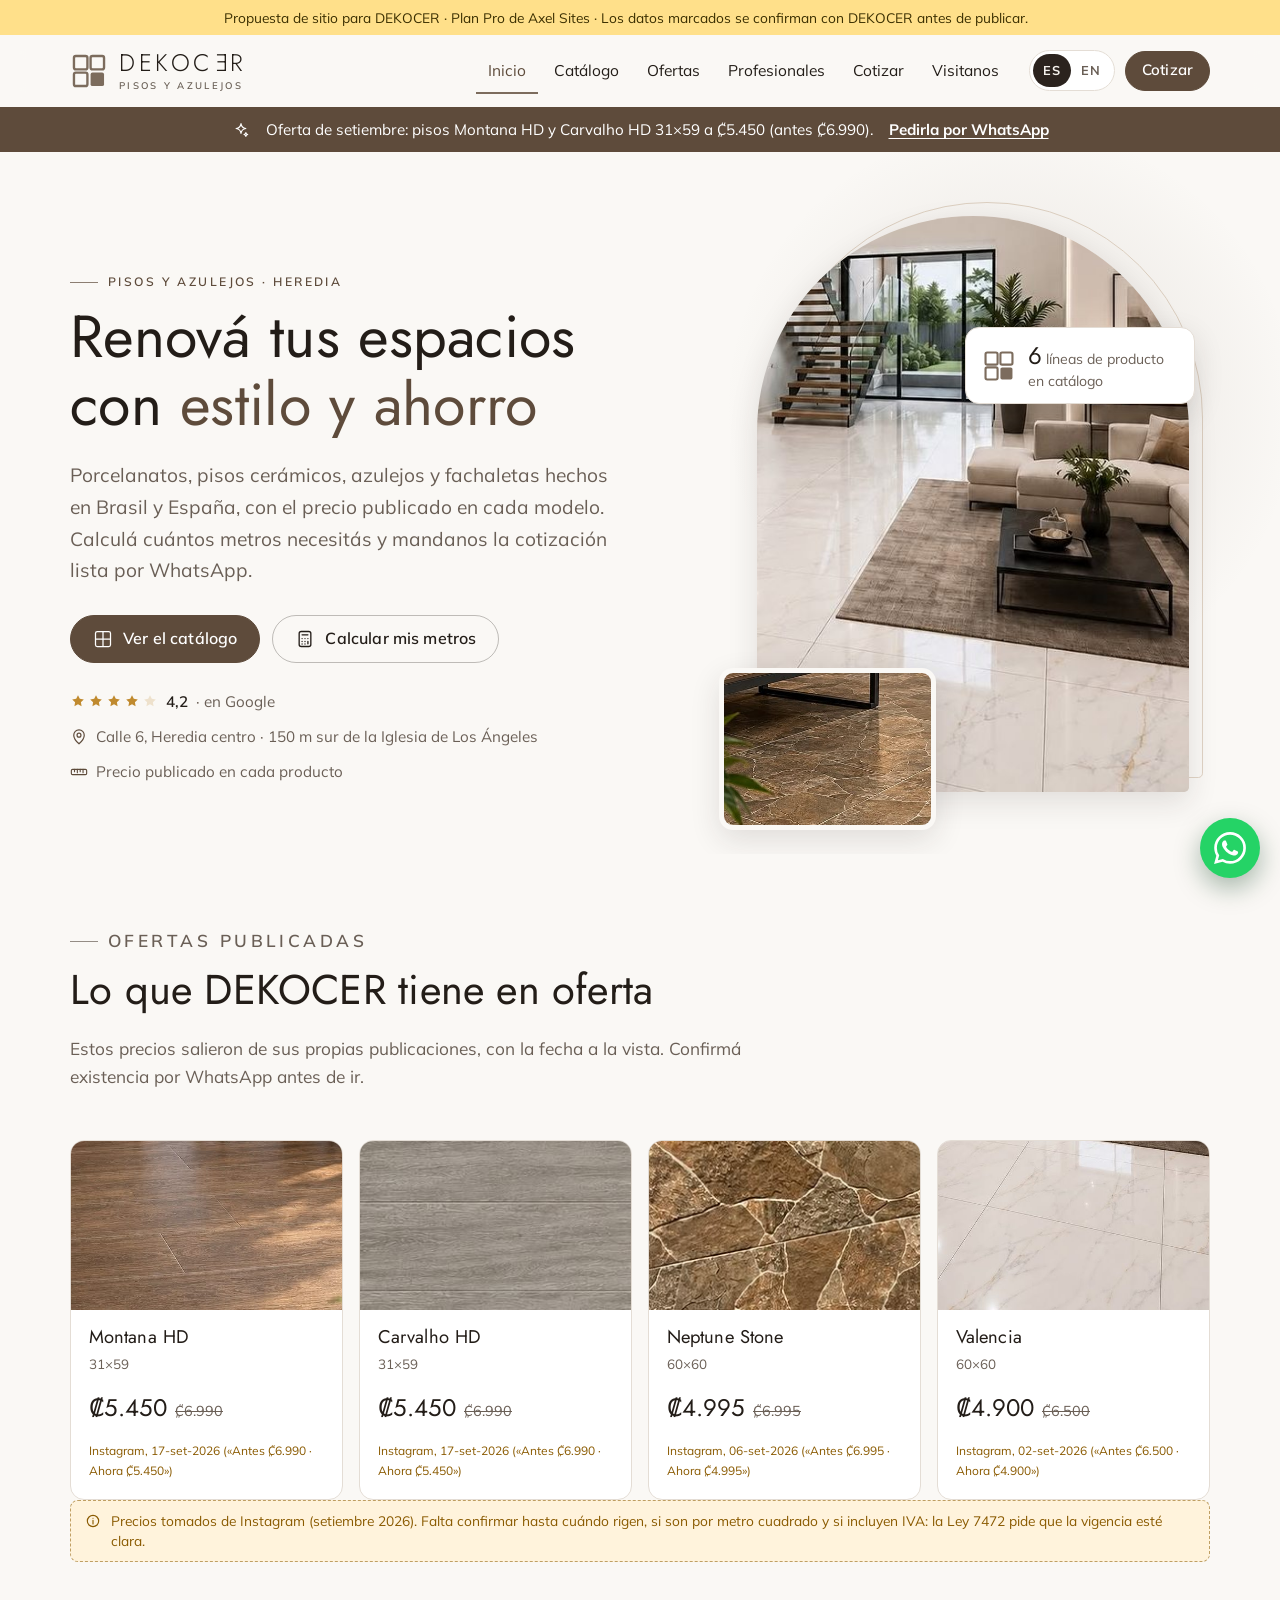
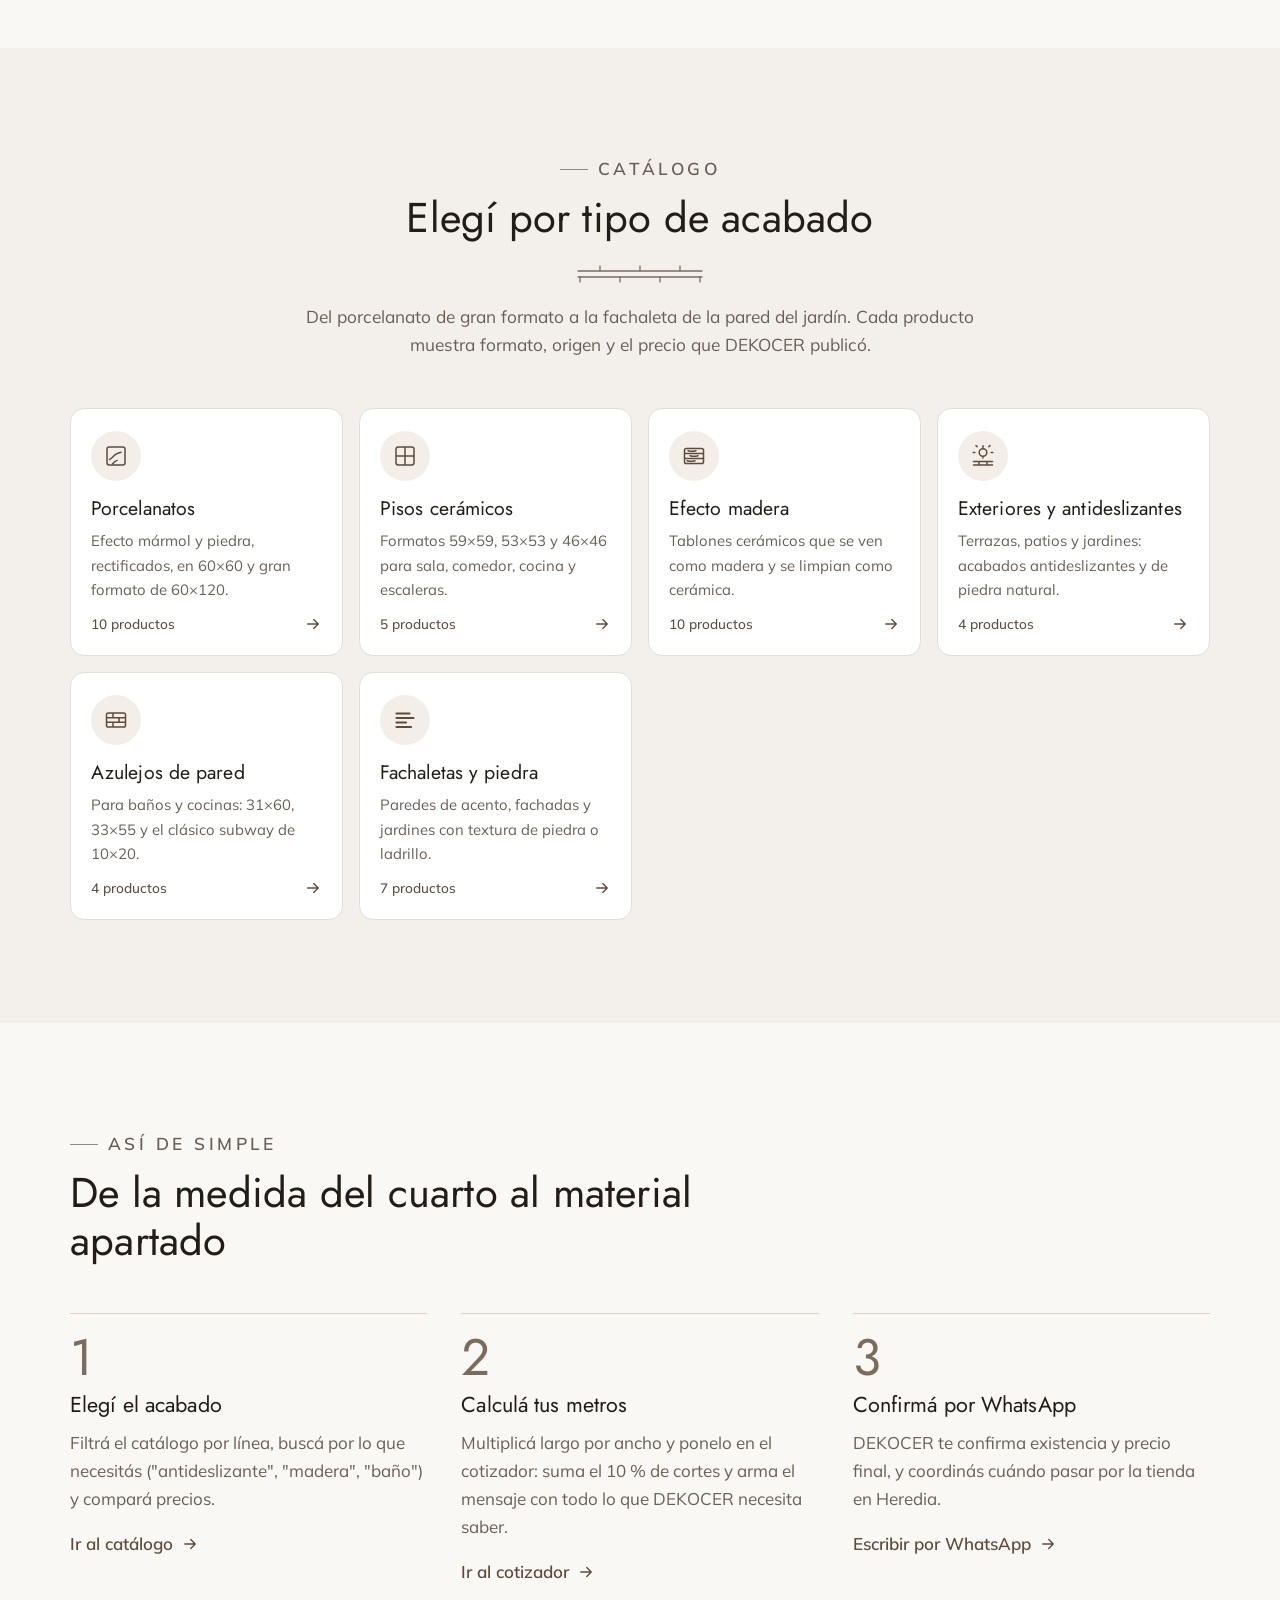
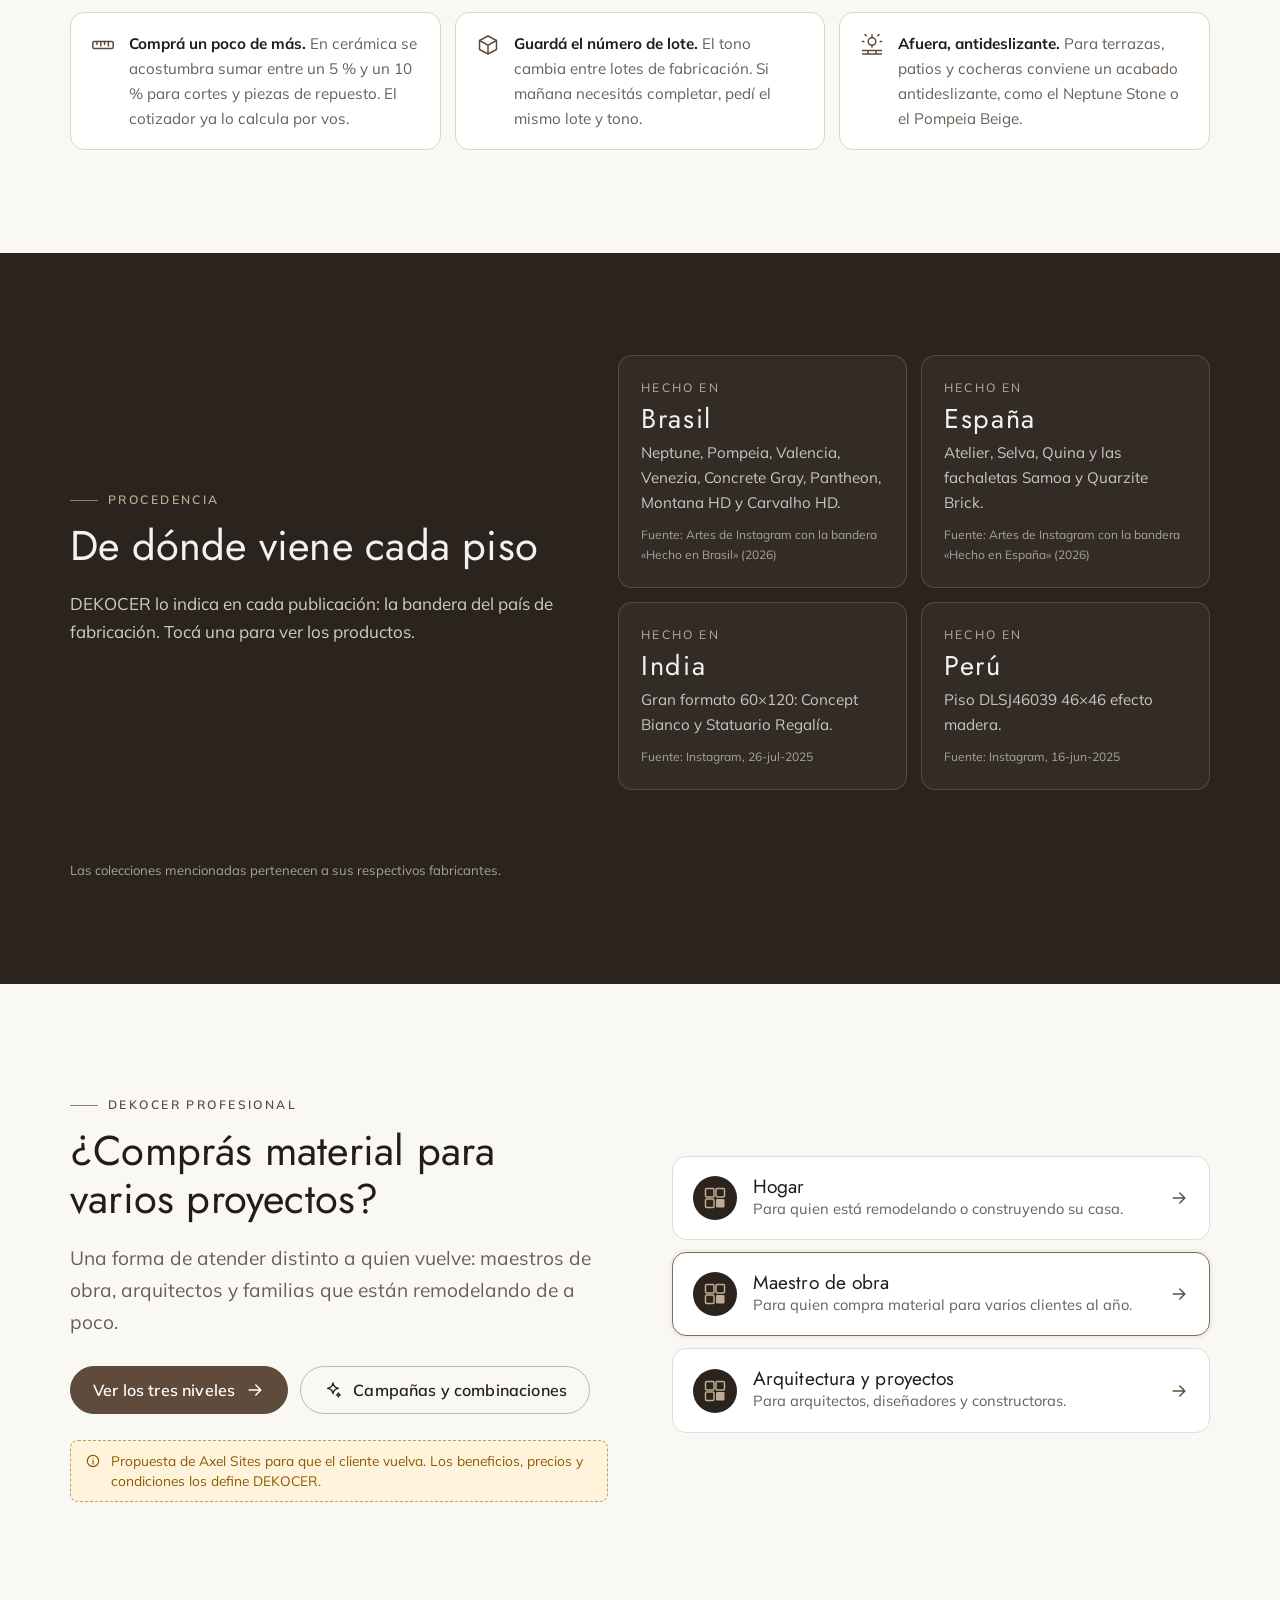
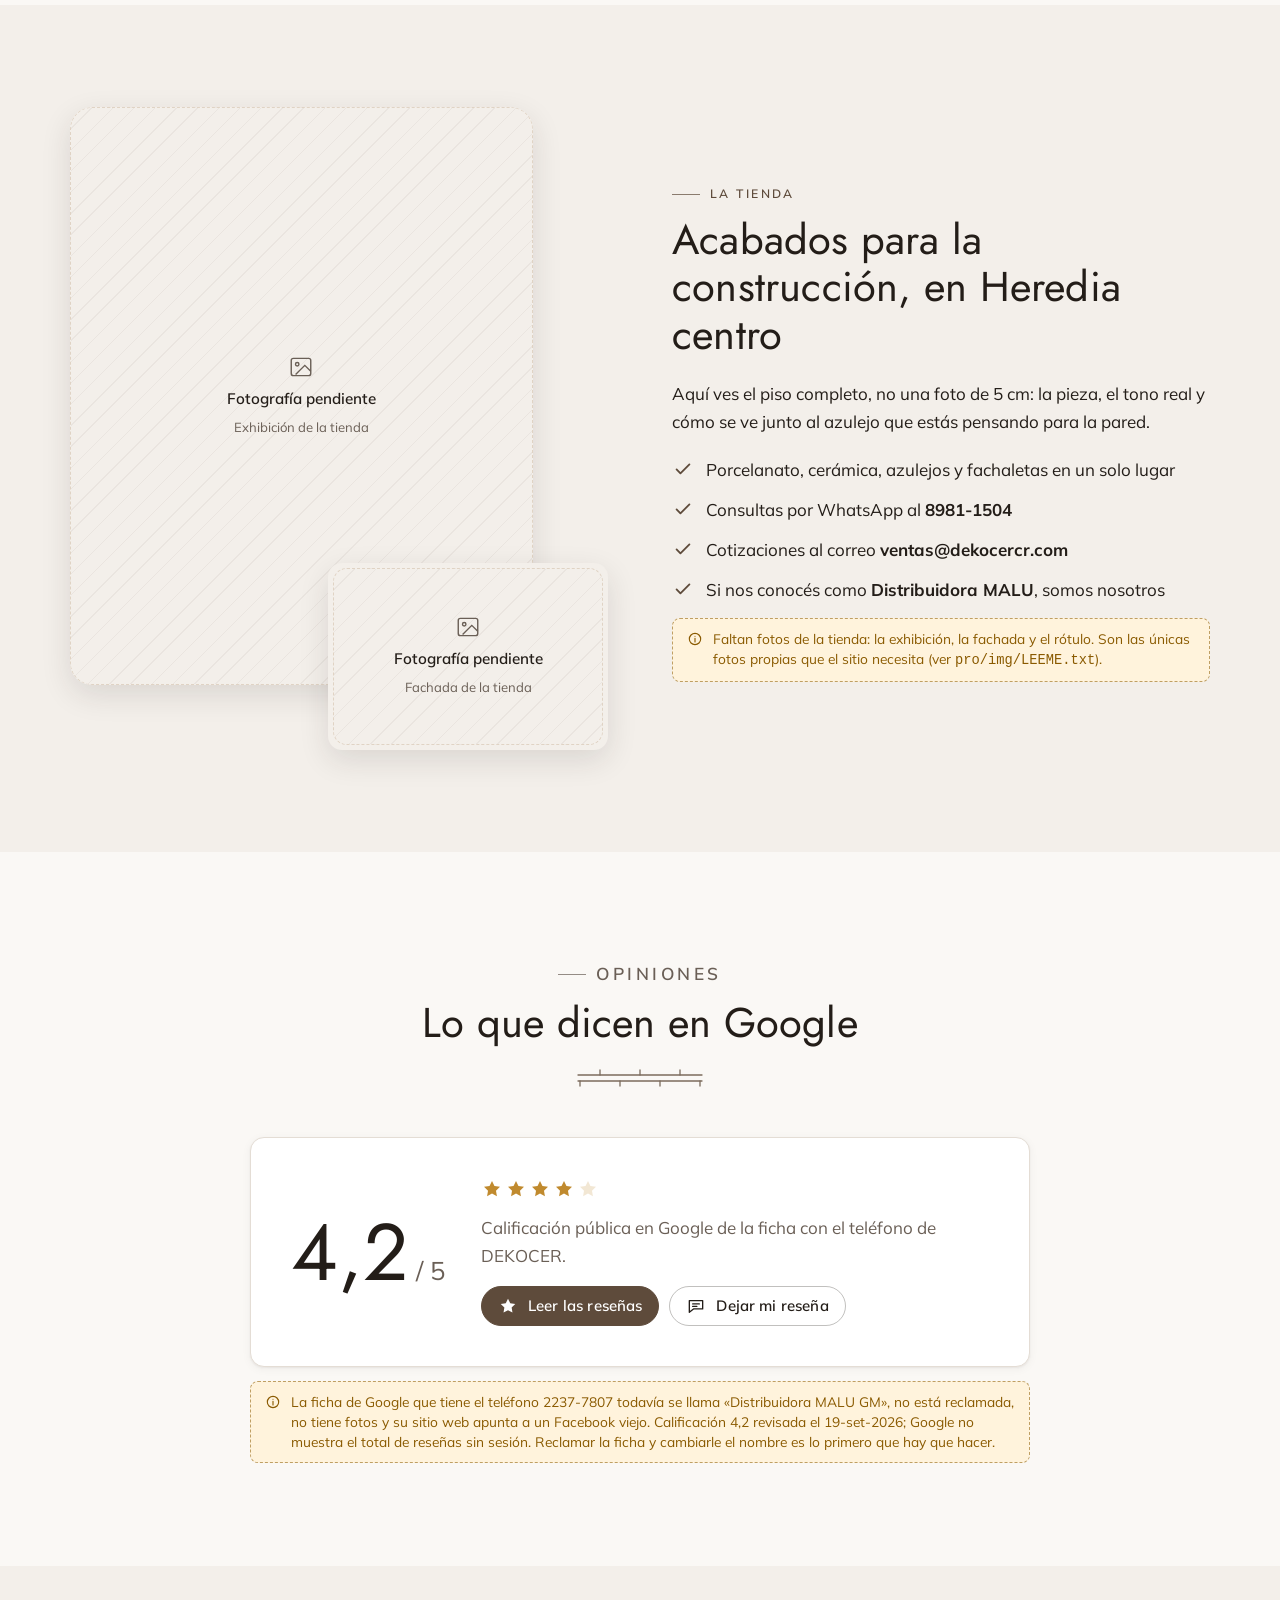
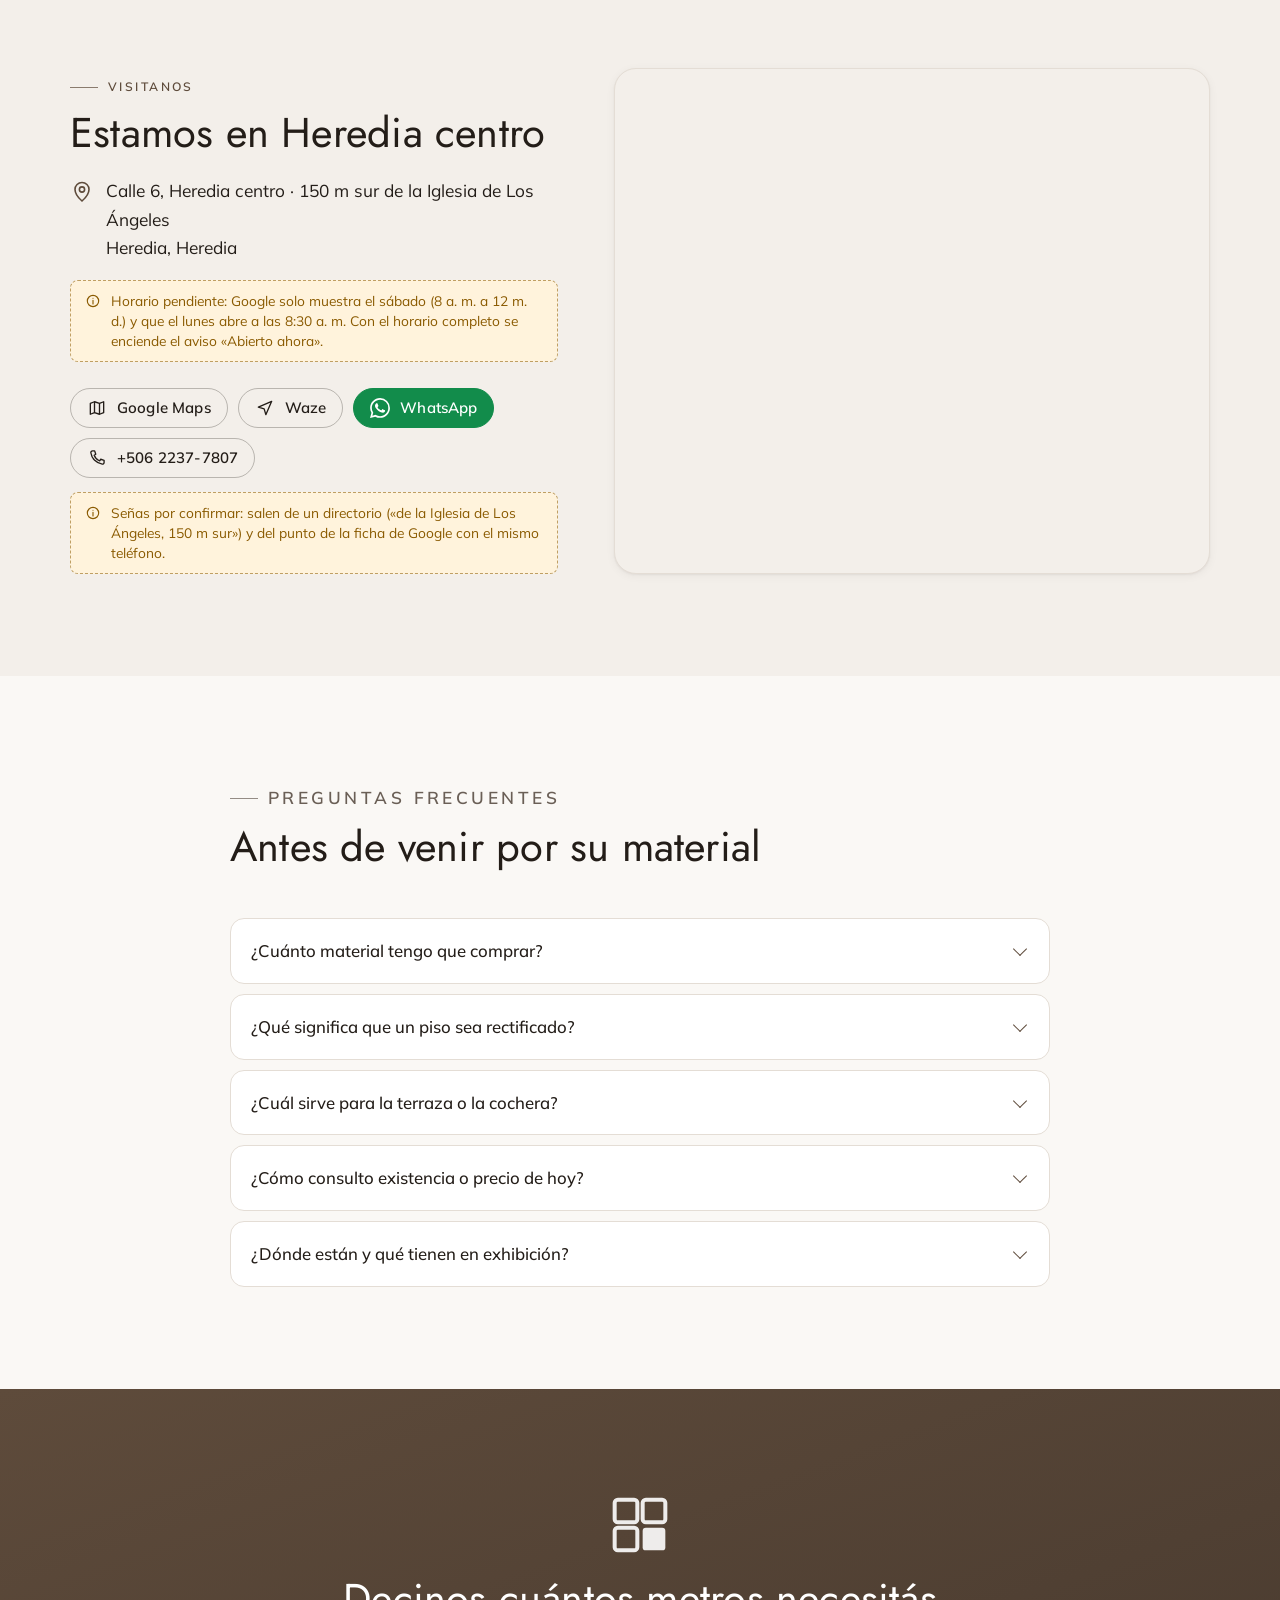
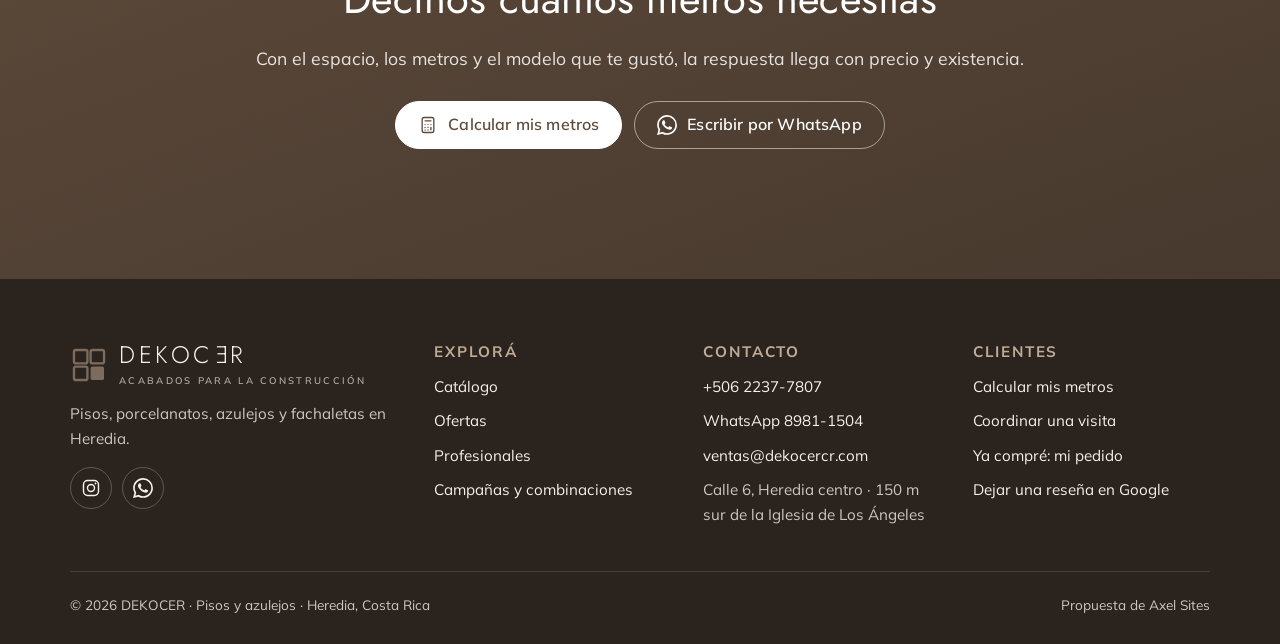
==== pro/index.html @ b7d924bc "Initial commit: DEKOCER Pisos y Azulejos website Plan Pro site for DEKOCER, a tile and flooring dist" ====
<!doctype html>
<html lang="es">
<head>
<meta charset="utf-8">
<meta name="viewport" content="width=device-width, initial-scale=1">
<title data-i18n="meta.inicio.title">DEKOCER · Pisos y azulejos en Heredia | Porcelanato, cerámica y fachaletas</title>
<meta name="description" content="Pisos, porcelanatos, azulejos y fachaletas hechos en Brasil y España, con precio publicado. Tienda en Heredia centro. Calculá tus metros y cotizá por WhatsApp." data-i18n-attr="content:meta.inicio.desc">
<meta name="robots" content="noindex,nofollow">
<meta name="theme-color" content="#2B231E">
<link rel="icon" href="img/favicon.svg" type="image/svg+xml">
<link rel="apple-touch-icon" href="img/apple-touch-icon.png">
<meta property="og:type" content="website">
<meta property="og:locale" content="es_CR">
<meta property="og:site_name" content="DEKOCER">
<meta property="og:title" content="DEKOCER · Pisos y Azulejos en Heredia">
<meta property="og:description" content="Porcelanatos, pisos cerámicos, azulejos y fachaletas con precio publicado. Heredia centro.">
<meta property="og:image" content="img/og.jpg">
<meta name="twitter:card" content="summary_large_image">
<link rel="preconnect" href="https://fonts.googleapis.com">
<link rel="preconnect" href="https://fonts.gstatic.com" crossorigin>
<link href="https://fonts.googleapis.com/css2?family=Jost:wght@300;400;500&family=Mulish:wght@400;600;700&display=swap" rel="stylesheet">
<link rel="stylesheet" href="css/styles.css">
<link rel="stylesheet" href="css/site.css">
</head>
<body data-page="inicio" class="has-demo-bar">

<!-- @sprite (bloque compartido: se sincroniza con herramientas/sync_parciales.py) -->
<svg xmlns="http://www.w3.org/2000/svg" style="display:none">
  <symbol id="i-marca" viewBox="0 0 24 24" fill="none" stroke="currentColor" stroke-width="1.5" stroke-linejoin="round"><rect x="2.5" y="2.5" width="8.5" height="8.5" rx="1.2"/><rect x="13" y="2.5" width="8.5" height="8.5" rx="1.2"/><rect x="2.5" y="13" width="8.5" height="8.5" rx="1.2"/><rect x="13" y="13" width="8.5" height="8.5" rx="1.2" fill="currentColor" stroke="none"/></symbol>
  <symbol id="i-orn" viewBox="0 0 132 22" fill="none" stroke="currentColor" stroke-width="1.3" stroke-linecap="round"><path d="M4 8h124M4 14h124"/><path d="M26 8V3M66 8V3M106 8V3M46 14v5M86 14v5M126 14v5M6 14v5"/></symbol>
  <symbol id="i-wa" viewBox="0 0 24 24"><path fill="currentColor" d="M17.47 14.38c-.3-.15-1.76-.87-2.03-.97-.27-.1-.47-.15-.67.15-.2.3-.77.97-.94 1.16-.17.2-.35.22-.64.07-.3-.15-1.26-.46-2.39-1.47-.88-.79-1.48-1.76-1.65-2.06-.17-.3-.02-.46.13-.6.13-.14.3-.35.45-.52.15-.17.2-.3.3-.5.1-.2.05-.37-.03-.52-.07-.15-.67-1.61-.92-2.2-.24-.59-.49-.5-.67-.51h-.57c-.2 0-.52.07-.8.37-.27.3-1.04 1.02-1.04 2.48s1.07 2.88 1.21 3.07c.15.2 2.1 3.2 5.08 4.49.71.3 1.26.49 1.7.63.71.22 1.36.19 1.87.12.57-.09 1.76-.72 2-1.42.25-.69.25-1.29.18-1.41-.08-.13-.28-.2-.57-.35Zm-5.42 7.4h-.01a9.87 9.87 0 0 1-5.03-1.38l-.36-.21-3.74.98 1-3.65-.24-.37a9.86 9.86 0 0 1-1.51-5.26c0-5.45 4.44-9.88 9.89-9.88 2.64 0 5.12 1.03 6.99 2.9a9.83 9.83 0 0 1 2.89 7c0 5.45-4.44 9.88-9.88 9.88Zm8.41-18.3A11.82 11.82 0 0 0 12.05 0C5.5 0 .16 5.34.16 11.89c0 2.1.55 4.14 1.59 5.95L.06 24l6.3-1.65a11.88 11.88 0 0 0 5.68 1.45h.01c6.55 0 11.89-5.34 11.89-11.89a11.82 11.82 0 0 0-3.48-8.41Z"/></symbol>
  <symbol id="i-ig" viewBox="0 0 24 24" fill="none" stroke="currentColor" stroke-width="1.7"><rect x="3" y="3" width="18" height="18" rx="5"/><circle cx="12" cy="12" r="4.2"/><circle cx="17.4" cy="6.6" r="1.1" fill="currentColor" stroke="none"/></symbol>
  <symbol id="i-fb" viewBox="0 0 24 24"><path fill="currentColor" d="M13.5 21v-7.5h2.6l.4-3.1h-3V8.5c0-.9.3-1.5 1.6-1.5h1.6V4.2c-.3 0-1.2-.1-2.3-.1-2.3 0-3.9 1.4-3.9 4v2.3H8v3.1h2.5V21h3Z"/></symbol>
  <symbol id="i-phone" viewBox="0 0 24 24" fill="none" stroke="currentColor" stroke-width="1.6" stroke-linejoin="round"><path d="M6.6 3.5h2.6l1.3 4-1.9 1.3a11 11 0 0 0 6.6 6.6l1.3-1.9 4 1.3v2.6a2 2 0 0 1-2.2 2A16.5 16.5 0 0 1 4.6 5.7a2 2 0 0 1 2-2.2Z"/></symbol>
  <symbol id="i-mail" viewBox="0 0 24 24" fill="none" stroke="currentColor" stroke-width="1.6" stroke-linejoin="round"><rect x="2.5" y="5" width="19" height="14" rx="2.5"/><path d="m3.5 7 8.5 6 8.5-6"/></symbol>
  <symbol id="i-pin" viewBox="0 0 24 24" fill="none" stroke="currentColor" stroke-width="1.6"><path d="M12 21s-7-6.1-7-11.5A7 7 0 0 1 19 9.5C19 14.9 12 21 12 21Z"/><circle cx="12" cy="9.5" r="2.6"/></symbol>
  <symbol id="i-clock" viewBox="0 0 24 24" fill="none" stroke="currentColor" stroke-width="1.6" stroke-linecap="round"><circle cx="12" cy="12" r="8.5"/><path d="M12 7.5V12l3 2"/></symbol>
  <symbol id="i-cal" viewBox="0 0 24 24" fill="none" stroke="currentColor" stroke-width="1.6" stroke-linecap="round"><rect x="3.5" y="5" width="17" height="15.5" rx="2.5"/><path d="M3.5 9.5h17M8 3v4M16 3v4"/></symbol>
  <symbol id="i-map" viewBox="0 0 24 24" fill="none" stroke="currentColor" stroke-width="1.6" stroke-linejoin="round"><path d="m9 4.5-5 2v13l5-2 6 2 5-2v-13l-5 2-6-2Z"/><path d="M9 4.5v13M15 6.5v13"/></symbol>
  <symbol id="i-nav" viewBox="0 0 24 24" fill="none" stroke="currentColor" stroke-width="1.6" stroke-linejoin="round"><path d="m4 11 16-7-7 16-2-7-7-2Z"/></symbol>
  <symbol id="i-star" viewBox="0 0 24 24"><path fill="currentColor" d="m12 3.2 2.7 5.5 6 .9-4.35 4.25 1.03 6L12 17.02l-5.38 2.83 1.03-6L3.3 9.6l6-.9L12 3.2Z"/></symbol>
  <symbol id="i-check" viewBox="0 0 24 24" fill="none" stroke="currentColor" stroke-width="2" stroke-linecap="round" stroke-linejoin="round"><path d="m5 12.5 4.2 4.2L19 7"/></symbol>
  <symbol id="i-arrow" viewBox="0 0 24 24" fill="none" stroke="currentColor" stroke-width="1.8" stroke-linecap="round" stroke-linejoin="round"><path d="M5 12h14M13 6l6 6-6 6"/></symbol>
  <symbol id="i-share" viewBox="0 0 24 24" fill="none" stroke="currentColor" stroke-width="1.6"><circle cx="18" cy="5.5" r="2.5"/><circle cx="6" cy="12" r="2.5"/><circle cx="18" cy="18.5" r="2.5"/><path d="m8.2 10.8 7.6-4.1M8.2 13.2l7.6 4.1"/></symbol>
  <symbol id="i-sparkle" viewBox="0 0 24 24" fill="none" stroke="currentColor" stroke-width="1.5" stroke-linejoin="round"><path d="M12 3.5c.6 4.4 2.1 5.9 6.5 6.5-4.4.6-5.9 2.1-6.5 6.5-.6-4.4-2.1-5.9-6.5-6.5 4.4-.6 5.9-2.1 6.5-6.5Z"/><path d="M18.5 15.5c.25 1.7.8 2.25 2.5 2.5-1.7.25-2.25.8-2.5 2.5-.25-1.7-.8-2.25-2.5-2.5 1.7-.25 2.25-.8 2.5-2.5Z"/></symbol>
  <symbol id="i-marmol" viewBox="0 0 24 24" fill="none" stroke="currentColor" stroke-width="1.5" stroke-linejoin="round"><rect x="3" y="3" width="18" height="18" rx="2.2"/><path d="M5.5 15.5c2.6-1 3.8-3.6 6.5-5.3 2-1.2 3.4-1.6 5-1.9" stroke-linecap="round"/><path d="M8.5 20c1.3-2 2.7-3 4.6-3.6" stroke-linecap="round"/></symbol>
  <symbol id="i-piso" viewBox="0 0 24 24" fill="none" stroke="currentColor" stroke-width="1.5" stroke-linejoin="round"><rect x="3" y="3" width="18" height="18" rx="2.2"/><path d="M12 3v18M3 12h18"/></symbol>
  <symbol id="i-madera" viewBox="0 0 24 24" fill="none" stroke="currentColor" stroke-width="1.5" stroke-linejoin="round"><rect x="2.5" y="4.5" width="19" height="15" rx="1.8"/><path d="M2.5 9.5h19M2.5 14.5h19"/><path d="M6 6.7c2.4.7 5.6.7 8 0M8 11.7c2.4.7 5.6.7 8 0M5 16.7c2.4.7 5.6.7 8 0" stroke-linecap="round"/></symbol>
  <symbol id="i-sol" viewBox="0 0 24 24" fill="none" stroke="currentColor" stroke-width="1.5" stroke-linecap="round" stroke-linejoin="round"><circle cx="12" cy="8.5" r="3.8"/><path d="M12 1.8v1.6M12 13.6v.4M3.8 8.5H2.2M21.8 8.5h-1.6M6.2 2.7 5 1.6M17.8 2.7 19 1.6"/><path d="M2.5 17.5h19M2.5 21h19M8 17.5V21M16 17.5V21"/></symbol>
  <symbol id="i-azulejo" viewBox="0 0 24 24" fill="none" stroke="currentColor" stroke-width="1.5" stroke-linejoin="round"><rect x="2.5" y="5" width="19" height="14" rx="1.8"/><path d="M2.5 9.7h19M2.5 14.3h19M9 5v4.7M15 9.7v4.6M9 14.3V19"/></symbol>
  <symbol id="i-fachaleta" viewBox="0 0 24 24" fill="none" stroke="currentColor" stroke-width="2.2" stroke-linecap="round"><path d="M3.5 5.5h13M3.5 10h17M3.5 14.5h9.5M3.5 19h14.5"/></symbol>
  <symbol id="i-regla" viewBox="0 0 24 24" fill="none" stroke="currentColor" stroke-width="1.5" stroke-linejoin="round"><rect x="1.8" y="8.5" width="20.4" height="7" rx="1.6"/><path d="M6 8.5v3M9.8 8.5v4.4M13.6 8.5v3M17.4 8.5v4.4" stroke-linecap="round"/></symbol>
  <symbol id="i-lote" viewBox="0 0 24 24" fill="none" stroke="currentColor" stroke-width="1.5" stroke-linejoin="round"><path d="M3.5 7.5 12 3l8.5 4.5v9L12 21l-8.5-4.5v-9Z"/><path d="m3.5 7.5 8.5 4.6 8.5-4.6M12 12.1V21"/></symbol>
  <symbol id="i-tienda" viewBox="0 0 24 24" fill="none" stroke="currentColor" stroke-width="1.5" stroke-linejoin="round"><path d="M4.5 10.5V20h15v-9.5"/><path d="M2.5 9.7 4.5 4h15l2 5.7a2.9 2.9 0 0 1-5.4 1.6 2.9 2.9 0 0 1-4.9 0 2.9 2.9 0 0 1-5.4-1.6Z"/><path d="M10 20v-5.5h4V20"/></symbol>
  <symbol id="i-search" viewBox="0 0 24 24" fill="none" stroke="currentColor" stroke-width="1.7" stroke-linecap="round"><circle cx="10.5" cy="10.5" r="6.5"/><path d="m15.5 15.5 5 5"/></symbol>
  <symbol id="i-info" viewBox="0 0 24 24" fill="none" stroke="currentColor" stroke-width="1.7" stroke-linecap="round"><circle cx="12" cy="12" r="8.5"/><path d="M12 11v5.5M12 7.8h.01"/></symbol>
  <symbol id="i-calc" viewBox="0 0 24 24" fill="none" stroke="currentColor" stroke-width="1.6" stroke-linecap="round"><rect x="5" y="3" width="14" height="18" rx="2.5"/><path d="M8.5 7h7M8.5 11.5h.01M12 11.5h.01M15.5 11.5h.01M8.5 15h.01M12 15h.01M15.5 15v2.8M8.5 18h.01M12 18h.01"/></symbol>
  <symbol id="i-card" viewBox="0 0 24 24" fill="none" stroke="currentColor" stroke-width="1.6" stroke-linecap="round"><rect x="3" y="5.5" width="18" height="13" rx="2.5"/><path d="M3 10h18M7 14.5h4"/></symbol>
  <symbol id="i-chat" viewBox="0 0 24 24" fill="none" stroke="currentColor" stroke-width="1.6" stroke-linejoin="round"><path d="M4 5.5h16v10H9l-5 4v-14Z"/><path d="M8 9.5h8M8 12.5h5" stroke-linecap="round"/></symbol>
  <symbol id="i-print" viewBox="0 0 24 24" fill="none" stroke="currentColor" stroke-width="1.6" stroke-linejoin="round"><path d="M7 9V3.5h10V9M7 17.5H5a1.5 1.5 0 0 1-1.5-1.5v-5A1.5 1.5 0 0 1 5 9.5h14a1.5 1.5 0 0 1 1.5 1.5v5a1.5 1.5 0 0 1-1.5 1.5h-2"/><rect x="7" y="14" width="10" height="7" rx="1"/></symbol>
  <symbol id="i-globe" viewBox="0 0 24 24" fill="none" stroke="currentColor" stroke-width="1.6"><circle cx="12" cy="12" r="8.5"/><path d="M3.5 12h17M12 3.5c2.3 2.4 3.4 5.2 3.4 8.5s-1.1 6.1-3.4 8.5M12 3.5C9.7 5.9 8.6 8.7 8.6 12s1.1 6.1 3.4 8.5"/></symbol>
  <symbol id="i-close" viewBox="0 0 24 24" fill="none" stroke="currentColor" stroke-width="1.8" stroke-linecap="round"><path d="M6 6l12 12M18 6 6 18"/></symbol>
</svg>
<!-- /@sprite -->

<!-- @header -->
<div class="demo-bar" data-demo><span data-i18n="demo.barra">Propuesta de sitio para DEKOCER · Plan Pro de Axel Sites · Los datos marcados se confirman con DEKOCER antes de publicar.</span></div>
<a class="skip" href="#main" data-i18n="a11y.saltar">Saltar al contenido</a>

<header class="hdr">
  <div class="wrap hdr__in">
    <a class="brand" href="index.html" aria-label="DEKOCER, inicio">
      <svg class="brand__mark" aria-hidden="true"><use href="#i-marca"/></svg>
      <span class="brand__txt"><span class="brand__name" aria-label="DEKOCER">DEKOC<i>E</i>R</span><span class="brand__sub" data-i18n="marca.sub">Pisos y azulejos</span></span>
    </a>
    <nav class="nav" id="menu" aria-label="Principal">
      <ul>
        <li><a href="index.html" data-nav="inicio" aria-current="page" data-i18n="nav.inicio">Inicio</a></li>
        <li><a href="servicios.html" data-nav="servicios" data-i18n="nav.servicios">Catálogo</a></li>
        <li><a href="index.html#ofertas" data-nav="ofertas" data-i18n="nav.ofertas">Ofertas</a></li>
        <li><a href="membresias.html" data-nav="membresias" data-i18n="nav.club">Profesionales</a></li>
        <li><a href="agendar.html#cotizar" data-nav="agendar" data-i18n="nav.cotizar">Cotizar</a></li>
        <li><a href="index.html#visitanos" data-nav="visitanos" data-i18n="nav.visitanos">Visitanos</a></li>
      </ul>
      <div class="nav__extra">
        <a class="btn btn--primary btn--block" href="agendar.html#cotizar"><svg aria-hidden="true"><use href="#i-calc"/></svg><span data-i18n="cta.cotizar">Calcular mis metros</span></a>
        <a class="btn btn--wa btn--block" data-wa="Hola DEKOCER, estoy viendo su sitio web y quiero consultar por un piso." data-wa-en="Hi DEKOCER, I'm on your website and would like to ask about a floor tile."><svg aria-hidden="true"><use href="#i-wa"/></svg><span data-i18n="cta.whatsapp">Escribir por WhatsApp</span></a>
      </div>
    </nav>
    <div class="hdr__tools">
      <div class="lang" role="group" aria-label="Idioma / Language">
        <button type="button" data-lang="es" aria-pressed="true">ES</button>
        <button type="button" data-lang="en" aria-pressed="false">EN</button>
      </div>
      <a class="btn btn--primary btn--sm hdr__cta" href="agendar.html#cotizar"><span data-i18n="cta.cotizar.corto">Cotizar</span></a>
      <button class="burger" type="button" aria-controls="menu" aria-expanded="false" aria-label="Abrir menú"><span></span><span></span><span></span></button>
    </div>
  </div>
</header>

<div class="promo" data-render="promo" hidden></div>
<!-- /@header -->

<main id="main">

  <!-- ============================== HERO ============================== -->
  <section class="hero">
    <div class="wrap hero__grid">
      <div class="hero__txt">
        <p class="eyebrow" data-i18n="inicio.hero.eyebrow">Pisos y azulejos · Heredia</p>
        <h1 data-i18n="inicio.hero.h1">Renová tus espacios con <em>estilo y ahorro</em></h1>
        <p class="lead" data-i18n="inicio.hero.lead">Porcelanatos, pisos cerámicos, azulejos y fachaletas hechos en Brasil y España, con el precio publicado en cada modelo. Calculá cuántos metros necesitás y mandanos la cotización lista por WhatsApp.</p>
        <div class="hero__cta">
          <a class="btn btn--primary" href="servicios.html"><svg aria-hidden="true"><use href="#i-piso"/></svg><span data-i18n="cta.catalogo">Ver el catálogo</span></a>
          <a class="btn btn--ghost" href="agendar.html#cotizar"><svg aria-hidden="true"><use href="#i-calc"/></svg><span data-i18n="cta.cotizar">Calcular mis metros</span></a>
        </div>
        <ul class="hero__meta">
          <li data-render="rating-mini"></li>
          <li><svg aria-hidden="true"><use href="#i-pin"/></svg><span data-neg="direccion"></span></li>
          <li><svg aria-hidden="true"><use href="#i-regla"/></svg><span data-i18n="inicio.hero.meta">Precio publicado en cada producto</span></li>
        </ul>
      </div>
      <div class="hero__media">
        <figure class="arch media">
          <img data-ph="Ambiente con piso Valencia" src="img/ambientes/hero.jpg" alt="Sala y comedor con el porcelanato Valencia 60×60 de DEKOCER" width="900" height="1200" fetchpriority="high" data-i18n-attr="alt:img.hero">
        </figure>
        <figure class="hero__chip media">
          <img data-ph="Terraza con Neptune Stone" src="img/ambientes/hero-chip.jpg" alt="Terraza con el piso antideslizante Neptune Stone 60×60" width="600" height="400" loading="lazy" data-i18n-attr="alt:img.chip">
        </figure>
        <div class="hero__badge">
          <svg aria-hidden="true"><use href="#i-marca"/></svg>
          <p><b data-render="total-areas">6</b> <span data-i18n="inicio.hero.lineas">líneas de producto en catálogo</span></p>
        </div>
      </div>
    </div>
  </section>

  <!-- ============================== OFERTAS ============================== -->
  <section class="sec sec--tight" id="ofertas" aria-labelledby="of-h2" data-bloque>
    <div class="wrap">
      <div class="sec-head rv">
        <p class="eyebrow" data-i18n="inicio.of.eyebrow">Ofertas publicadas</p>
        <h2 id="of-h2" data-i18n="inicio.of.h2">Lo que DEKOCER tiene en oferta</h2>
        <p data-i18n="inicio.of.p">Estos precios salieron de sus propias publicaciones, con la fecha a la vista. Confirmá existencia por WhatsApp antes de ir.</p>
      </div>
      <div class="ofertas" data-render="ofertas"></div>
      <p class="nota-demo" data-demo><svg aria-hidden="true"><use href="#i-info"/></svg><span data-i18n="demo.ofertas">Precios tomados de Instagram (setiembre 2026). Falta confirmar hasta cuándo rigen, si son por metro cuadrado y si incluyen IVA: la Ley 7472 pide que la vigencia esté clara.</span></p>
    </div>
  </section>

  <!-- ============================== LÍNEAS ============================== -->
  <section class="sec sec--alt" id="lineas" aria-labelledby="lineas-h2">
    <div class="wrap">
      <div class="sec-head sec-head--center rv">
        <p class="eyebrow" data-i18n="inicio.lineas.eyebrow">Catálogo</p>
        <h2 id="lineas-h2" data-i18n="inicio.lineas.h2">Elegí por tipo de acabado</h2>
        <svg class="orn" aria-hidden="true"><use href="#i-orn"/></svg>
        <p data-i18n="inicio.lineas.p">Del porcelanato de gran formato a la fachaleta de la pared del jardín. Cada producto muestra formato, origen y el precio que DEKOCER publicó.</p>
      </div>
      <div class="tiles" data-render="categorias"></div>
    </div>
  </section>

  <!-- ============================== CÓMO COMPRAR ============================== -->
  <section class="sec" aria-labelledby="pasos-h2">
    <div class="wrap">
      <div class="sec-head rv">
        <p class="eyebrow" data-i18n="inicio.pasos.eyebrow">Así de simple</p>
        <h2 id="pasos-h2" data-i18n="inicio.pasos.h2">De la medida del cuarto al material apartado</h2>
      </div>
      <ol class="pasos-home">
        <li class="rv">
          <span class="pasos-home__n">1</span>
          <h3 data-i18n="inicio.pasos.1.h">Elegí el acabado</h3>
          <p data-i18n="inicio.pasos.1.p">Filtrá el catálogo por línea, buscá por lo que necesitás ("antideslizante", "madera", "baño") y compará precios.</p>
          <a class="link-arrow" href="servicios.html"><span data-i18n="inicio.pasos.1.a">Ir al catálogo</span><svg aria-hidden="true"><use href="#i-arrow"/></svg></a>
        </li>
        <li class="rv" data-delay="80">
          <span class="pasos-home__n">2</span>
          <h3 data-i18n="inicio.pasos.2.h">Calculá tus metros</h3>
          <p data-i18n="inicio.pasos.2.p">Multiplicá largo por ancho y ponelo en el cotizador: suma el 10 % de cortes y arma el mensaje con todo lo que DEKOCER necesita saber.</p>
          <a class="link-arrow" href="agendar.html#cotizar"><span data-i18n="inicio.pasos.2.a">Ir al cotizador</span><svg aria-hidden="true"><use href="#i-arrow"/></svg></a>
        </li>
        <li class="rv" data-delay="160">
          <span class="pasos-home__n">3</span>
          <h3 data-i18n="inicio.pasos.3.h">Confirmá por WhatsApp</h3>
          <p data-i18n="inicio.pasos.3.p">DEKOCER te confirma existencia y precio final, y coordinás cuándo pasar por la tienda en Heredia.</p>
          <a class="link-arrow" data-wa="Hola DEKOCER, ya elegí el piso en su sitio web y quiero confirmar existencia." data-wa-en="Hi DEKOCER, I already picked a floor on your website and want to confirm availability."><span data-i18n="inicio.pasos.3.a">Escribir por WhatsApp</span><svg aria-hidden="true"><use href="#i-arrow"/></svg></a>
        </li>
      </ol>

      <div class="avisos">
        <div class="aviso rv">
          <svg aria-hidden="true"><use href="#i-regla"/></svg>
          <p><b data-i18n="inicio.tip.1.h">Comprá un poco de más.</b> <span data-i18n="inicio.tip.1.p">En cerámica se acostumbra sumar entre un 5 % y un 10 % para cortes y piezas de repuesto. El cotizador ya lo calcula por vos.</span></p>
        </div>
        <div class="aviso rv" data-delay="80">
          <svg aria-hidden="true"><use href="#i-lote"/></svg>
          <p><b data-i18n="inicio.tip.2.h">Guardá el número de lote.</b> <span data-i18n="inicio.tip.2.p">El tono cambia entre lotes de fabricación. Si mañana necesitás completar, pedí el mismo lote y tono.</span></p>
        </div>
        <div class="aviso rv" data-delay="160">
          <svg aria-hidden="true"><use href="#i-sol"/></svg>
          <p><b data-i18n="inicio.tip.3.h">Afuera, antideslizante.</b> <span data-i18n="inicio.tip.3.p">Para terrazas, patios y cocheras conviene un acabado antideslizante, como el Neptune Stone o el Pompeia Beige.</span></p>
        </div>
      </div>
    </div>
  </section>

  <!-- ============================== PROCEDENCIA ============================== -->
  <section class="sec sec--dark" aria-labelledby="tec-h2">
    <div class="wrap tec">
      <div class="tec__txt rv">
        <p class="eyebrow" data-i18n="inicio.tec.eyebrow">Procedencia</p>
        <h2 id="tec-h2" data-i18n="inicio.tec.h2">De dónde viene cada piso</h2>
        <p data-i18n="inicio.tec.p">DEKOCER lo indica en cada publicación: la bandera del país de fabricación. Tocá una para ver los productos.</p>
      </div>
      <ul class="marcas" data-render="tecnologias"></ul>
      <p class="tec__legal" data-i18n="inicio.tec.legal">Las colecciones mencionadas pertenecen a sus respectivos fabricantes.</p>
    </div>
  </section>

  <!-- ============================== PROFESIONALES ============================== -->
  <section class="sec" aria-labelledby="club-h2" data-flag="membresias">
    <div class="wrap club-teaser">
      <div class="club-teaser__txt rv">
        <p class="eyebrow" data-i18n="inicio.club.eyebrow">DEKOCER Profesional</p>
        <h2 id="club-h2" data-i18n="inicio.club.h2">¿Comprás material para varios proyectos?</h2>
        <p class="lead" data-i18n="inicio.club.p">Una forma de atender distinto a quien vuelve: maestros de obra, arquitectos y familias que están remodelando de a poco.</p>
        <div class="hero__cta">
          <a class="btn btn--primary" href="membresias.html"><span data-i18n="inicio.club.cta">Ver los tres niveles</span><svg aria-hidden="true"><use href="#i-arrow"/></svg></a>
          <a class="btn btn--ghost" href="membresias.html#paquetes"><svg aria-hidden="true"><use href="#i-sparkle"/></svg><span data-i18n="inicio.club.paq">Campañas y combinaciones</span></a>
        </div>
        <p class="nota-demo" data-demo><svg aria-hidden="true"><use href="#i-info"/></svg><span data-i18n="demo.club">Propuesta de Axel Sites para que el cliente vuelva. Los beneficios, precios y condiciones los define DEKOCER.</span></p>
      </div>
      <ul class="club-mini" data-render="club-mini"></ul>
    </div>
  </section>

  <!-- ============================== LA TIENDA ============================== -->
  <section class="sec sec--alt" aria-labelledby="tienda-h2">
    <div class="wrap centro">
      <div class="centro__fotos rv">
        <figure class="media centro__f1"><img data-ph="Exhibición de la tienda" src="img/tienda/exhibicion.jpg" alt="Exhibición de pisos y azulejos en la tienda de DEKOCER" width="800" height="1000" loading="lazy" data-i18n-attr="alt:img.exhibicion;data-ph:img.ph.exhibicion"></figure>
        <figure class="media centro__f2"><img data-ph="Fachada de la tienda" src="img/tienda/fachada.jpg" alt="Fachada de la tienda de DEKOCER en Heredia" width="800" height="533" loading="lazy" data-i18n-attr="alt:img.fachada;data-ph:img.ph.fachada"></figure>
      </div>
      <div class="centro__txt rv">
        <p class="eyebrow" data-i18n="inicio.tienda.eyebrow">La tienda</p>
        <h2 id="tienda-h2" data-i18n="inicio.tienda.h2">Acabados para la construcción, en Heredia centro</h2>
        <p data-i18n="inicio.tienda.p1">Aquí ves el piso completo, no una foto de 5 cm: la pieza, el tono real y cómo se ve junto al azulejo que estás pensando para la pared.</p>
        <ul class="lista-check">
          <li><svg aria-hidden="true"><use href="#i-check"/></svg><span data-i18n="inicio.tienda.l1">Porcelanato, cerámica, azulejos y fachaletas en un solo lugar</span></li>
          <li><svg aria-hidden="true"><use href="#i-check"/></svg><span><span data-i18n="inicio.tienda.l2">Consultas por WhatsApp al</span> <b data-neg="whatsappMostrar"></b></span></li>
          <li data-requiere="email"><svg aria-hidden="true"><use href="#i-check"/></svg><span><span data-i18n="inicio.tienda.l3">Cotizaciones al correo</span> <b data-neg="email"></b></span></li>
          <li data-requiere="nombreAnterior"><svg aria-hidden="true"><use href="#i-check"/></svg><span><span data-i18n="inicio.tienda.l4">Si nos conocés como</span> <b data-neg="nombreAnterior"></b><span data-i18n="inicio.tienda.l4b">, somos nosotros</span></span></li>
        </ul>
        <p class="nota-demo" data-demo><svg aria-hidden="true"><use href="#i-info"/></svg><span data-i18n="demo.tienda">Faltan fotos de la tienda: la exhibición, la fachada y el rótulo. Son las únicas fotos propias que el sitio necesita (ver <code>pro/img/LEEME.txt</code>).</span></p>
      </div>
    </div>
  </section>

  <!-- ============================== OPINIONES ============================== -->
  <section class="sec" id="opiniones" aria-labelledby="op-h2">
    <div class="wrap opiniones">
      <div class="sec-head sec-head--center rv">
        <p class="eyebrow" data-i18n="inicio.op.eyebrow">Opiniones</p>
        <h2 id="op-h2" data-i18n="inicio.op.h2">Lo que dicen en Google</h2>
        <svg class="orn" aria-hidden="true"><use href="#i-orn"/></svg>
      </div>
      <div class="rating-card card rv" data-render="rating-card"></div>
      <p class="nota-demo" data-demo><svg aria-hidden="true"><use href="#i-info"/></svg><span data-i18n="demo.resenas">La ficha de Google que tiene el teléfono 2237-7807 todavía se llama «Distribuidora MALU GM», no está reclamada, no tiene fotos y su sitio web apunta a un Facebook viejo. Calificación 4,2 revisada el 19-set-2026; Google no muestra el total de reseñas sin sesión. Reclamar la ficha y cambiarle el nombre es lo primero que hay que hacer.</span></p>
    </div>
  </section>

  <!-- ============================== VISITANOS ============================== -->
  <section class="sec sec--alt" id="visitanos" aria-labelledby="vis-h2">
    <div class="wrap visita">
      <div class="visita__info rv">
        <p class="eyebrow" data-i18n="inicio.vis.eyebrow">Visitanos</p>
        <h2 id="vis-h2" data-i18n="inicio.vis.h2">Estamos en Heredia centro</h2>
        <p class="visita__dir"><svg aria-hidden="true"><use href="#i-pin"/></svg><span><span data-neg="direccion"></span><br><span data-neg="canton"></span>, <span data-neg="provincia"></span></span></p>
        <div class="visita__horario" data-flag="horario">
          <h3 class="visita__h3" data-i18n="inicio.vis.horario">Horario</h3>
          <p class="estado" data-render="estado"></p>
          <dl class="horas" data-render="horario"></dl>
        </div>
        <p class="nota-demo" data-demo><svg aria-hidden="true"><use href="#i-info"/></svg><span data-i18n="demo.horario">Horario pendiente: Google solo muestra el sábado (8 a. m. a 12 m. d.) y que el lunes abre a las 8:30 a. m. Con el horario completo se enciende el aviso «Abierto ahora».</span></p>
        <div class="visita__btns">
          <a class="btn btn--ghost btn--sm" data-href="googleMaps"><svg aria-hidden="true"><use href="#i-map"/></svg>Google Maps</a>
          <a class="btn btn--ghost btn--sm" data-href="waze"><svg aria-hidden="true"><use href="#i-nav"/></svg>Waze</a>
          <a class="btn btn--wa btn--sm" data-wa="Hola DEKOCER, voy para la tienda y quiero confirmar la dirección exacta." data-wa-en="Hi DEKOCER, I'm heading to the store and want to confirm the exact address."><svg aria-hidden="true"><use href="#i-wa"/></svg>WhatsApp</a>
          <a class="btn btn--ghost btn--sm" data-href="tel"><svg aria-hidden="true"><use href="#i-phone"/></svg><span data-neg="telefono"></span></a>
        </div>
        <p class="nota-demo" data-demo><svg aria-hidden="true"><use href="#i-info"/></svg><span data-i18n="demo.direccion">Señas por confirmar: salen de un directorio («de la Iglesia de Los Ángeles, 150 m sur») y del punto de la ficha de Google con el mismo teléfono.</span></p>
      </div>
      <div class="visita__mapa rv">
        <iframe title="Mapa de ubicación de DEKOCER en Heredia" loading="lazy" referrerpolicy="no-referrer-when-downgrade" src="https://maps.google.com/maps?q=9.9943152,-84.1193385&amp;z=17&amp;hl=es&amp;output=embed" data-i18n-attr="title:img.mapa"></iframe>
      </div>
    </div>
  </section>

  <!-- ============================== PREGUNTAS ============================== -->
  <section class="sec" aria-labelledby="faq-h2">
    <div class="wrap faq">
      <div class="sec-head rv">
        <p class="eyebrow" data-i18n="inicio.faq.eyebrow">Preguntas frecuentes</p>
        <h2 id="faq-h2" data-i18n="inicio.faq.h2">Antes de venir por su material</h2>
      </div>
      <div class="faq__list">
        <details class="rv">
          <summary data-i18n="inicio.faq.q1">¿Cuánto material tengo que comprar?</summary>
          <p data-i18n="inicio.faq.a1">Medí largo por ancho de cada espacio y sumalo. A ese total se le suele agregar entre un 5 % y un 10 % para los cortes y para dejar piezas de repuesto. El <a href="agendar.html#cotizar">cotizador</a> hace la cuenta y le manda el dato a DEKOCER, que confirma la cantidad exacta según el formato y las cajas.</p>
        </details>
        <details class="rv">
          <summary data-i18n="inicio.faq.q2">¿Qué significa que un piso sea rectificado?</summary>
          <p data-i18n="inicio.faq.a2">Que los bordes se cortan a escuadra después de la cocción, así que todas las piezas miden exactamente igual y se pueden instalar con juntas más finas. Se ve más limpio, sobre todo en gran formato.</p>
        </details>
        <details class="rv">
          <summary data-i18n="inicio.faq.q3">¿Cuál sirve para la terraza o la cochera?</summary>
          <p data-i18n="inicio.faq.a3">Los que DEKOCER publica como antideslizantes: el Neptune Stone 60×60 y el Pompeia Beige 44×44. En exteriores el acabado importa más que el color.</p>
        </details>
        <details class="rv">
          <summary data-i18n="inicio.faq.q4">¿Cómo consulto existencia o precio de hoy?</summary>
          <p data-i18n="inicio.faq.a4">Por WhatsApp al 8981-1504 o al teléfono 2237-7807. Cada producto del catálogo tiene un botón que abre el mensaje con el modelo y el formato ya escritos.</p>
        </details>
        <details class="rv">
          <summary data-i18n="inicio.faq.q5">¿Dónde están y qué tienen en exhibición?</summary>
          <p data-i18n="inicio.faq.a5">En Heredia centro, sobre calle 6. En la tienda está la exhibición de pisos, azulejos y fachaletas: abrí <a href="#visitanos">Visitanos</a> para el mapa y el botón de Waze.</p>
        </details>
      </div>
    </div>
  </section>

  <!-- ============================== CIERRE ============================== -->
  <section class="cierre">
    <div class="wrap cierre__in rv">
      <svg class="cierre__loto" aria-hidden="true"><use href="#i-marca"/></svg>
      <h2 data-i18n="inicio.cierre.h2">Decinos cuántos metros necesitás</h2>
      <p data-i18n="inicio.cierre.p">Con el espacio, los metros y el modelo que te gustó, la respuesta llega con precio y existencia.</p>
      <div class="hero__cta hero__cta--center">
        <a class="btn btn--light" href="agendar.html#cotizar"><svg aria-hidden="true"><use href="#i-calc"/></svg><span data-i18n="cta.cotizar">Calcular mis metros</span></a>
        <a class="btn btn--line-light" data-wa="Hola DEKOCER, quiero cotizar material. El espacio mide aproximadamente ___ m²." data-wa-en="Hi DEKOCER, I'd like a quote. The space is roughly ___ m²."><svg aria-hidden="true"><use href="#i-wa"/></svg><span data-i18n="cta.whatsapp">Escribir por WhatsApp</span></a>
      </div>
    </div>
  </section>

</main>

<!-- @footer -->
<footer class="ftr">
  <div class="wrap">
    <div class="ftr__grid">
      <div>
        <a class="brand" href="index.html" aria-label="DEKOCER, inicio">
          <svg class="brand__mark" aria-hidden="true"><use href="#i-marca"/></svg>
          <span class="brand__txt"><span class="brand__name" aria-label="DEKOCER">DEKOC<i>E</i>R</span><span class="brand__sub" data-i18n="marca.sub2">Acabados para la construcción</span></span>
        </a>
        <p data-i18n="ftr.lema">Pisos, porcelanatos, azulejos y fachaletas en Heredia.</p>
        <div class="ftr__redes">
          <a data-href="instagram" aria-label="Instagram de DEKOCER"><svg aria-hidden="true"><use href="#i-ig"/></svg></a>
          <a data-href="facebook" aria-label="Facebook de DEKOCER"><svg aria-hidden="true"><use href="#i-fb"/></svg></a>
          <a data-wa="Hola DEKOCER, los encontré en su sitio web y quiero consultar por un producto." data-wa-en="Hi DEKOCER, I found you on your website and want to ask about a product." aria-label="WhatsApp de DEKOCER"><svg aria-hidden="true"><use href="#i-wa"/></svg></a>
        </div>
      </div>
      <div>
        <h3 data-i18n="ftr.explorar">Explorá</h3>
        <ul>
          <li><a href="servicios.html" data-i18n="nav.servicios">Catálogo</a></li>
          <li><a href="index.html#ofertas" data-i18n="nav.ofertas">Ofertas</a></li>
          <li><a href="membresias.html" data-i18n="nav.club">Profesionales</a></li>
          <li><a href="membresias.html#paquetes" data-i18n="ftr.campanas">Campañas y combinaciones</a></li>
        </ul>
      </div>
      <div>
        <h3 data-i18n="ftr.contacto">Contacto</h3>
        <ul>
          <li><a data-href="tel"><span data-neg="telefono"></span></a></li>
          <li><a data-wa="Hola DEKOCER, quiero consultar por un piso y su precio." data-wa-en="Hi DEKOCER, I'd like to ask about a floor tile and its price.">WhatsApp <span data-neg="whatsappMostrar"></span></a></li>
          <li data-requiere="email"><a data-href="email"><span data-neg="email"></span></a></li>
          <li><span data-neg="direccion"></span></li>
        </ul>
      </div>
      <div>
        <h3 data-i18n="ftr.clientes">Clientes</h3>
        <ul>
          <li><a href="agendar.html#cotizar" data-i18n="cta.cotizar">Calcular mis metros</a></li>
          <li><a href="agendar.html#agendar" data-i18n="ftr.visita">Coordinar una visita</a></li>
          <li><a href="agendar.html#seguimiento" data-i18n="ftr.seguimiento">Ya compré: mi pedido</a></li>
          <li><a data-href="escribir-resena" data-i18n="ftr.resena">Dejar una reseña en Google</a></li>
        </ul>
      </div>
    </div>
    <div class="ftr__legal">
      <p>© <span data-year></span> DEKOCER · <span data-i18n="ftr.legal">Pisos y azulejos · Heredia, Costa Rica</span></p>
      <p data-demo data-i18n="ftr.demo">Propuesta de Axel Sites</p>
    </div>
  </div>
</footer>

<a class="wa-float" data-wa="Hola DEKOCER, estoy viendo su sitio web y quiero consultar por un piso." data-wa-en="Hi DEKOCER, I'm on your website and would like to ask about a floor tile." aria-label="Escribir a DEKOCER por WhatsApp" data-i18n-attr="aria-label:a11y.wa"><svg aria-hidden="true"><use href="#i-wa"/></svg></a>
<nav class="barra-movil" aria-label="Acciones rápidas" data-i18n-attr="aria-label:a11y.rapidas">
  <a href="servicios.html"><svg aria-hidden="true"><use href="#i-piso"/></svg><span data-i18n="movil.catalogo">Catálogo</span></a>
  <a class="is-wa" data-wa="Hola DEKOCER, estoy viendo su sitio web y quiero consultar por un piso." data-wa-en="Hi DEKOCER, I'm on your website and would like to ask about a floor tile."><svg aria-hidden="true"><use href="#i-wa"/></svg>WhatsApp</a>
  <a href="agendar.html#cotizar"><svg aria-hidden="true"><use href="#i-calc"/></svg><span data-i18n="movil.cotizar">Cotizar</span></a>
</nav>
<!-- /@footer -->

<script src="js/core.js"></script>
<script src="js/en.js"></script>
<script src="js/i18n.js"></script>
<script src="js/main.js"></script>
</body>
</html>
---- pro/css/styles.css ----
/* ==========================================================================
   DEKOCER — Sistema visual (FUENTE ÚNICA)
   Copiar a pro/css/styles.css después de editar.
   Identidad tomada de sus propios artes de Instagram: taupe del bloque del
   logo (#7C6C5D), mocha de las cintas de precio (#5E4B3B), crema del fondo
   y letra geométrica fina, como el logotipo DEKOCƎR.
   ========================================================================== */

/* --------------------------------------------------------------------------
   1) TOKENS — los colores viven solo aquí
   -------------------------------------------------------------------------- */
:root{
  /* Marca (muestreados de los artes de DEKOCER) */
  --acento:         #7C6C5D;   /* taupe del bloque del logo */
  --acento-fuerte:  #5E4B3B;   /* mocha: texto y botones con letra blanca (AA 8,2:1) */
  --acento-claro:   #C0AB95;
  --acento-suave:   #F3EEE8;   /* chips y bandas suaves */
  --acento-borde:   #E0D3C4;
  --dorado:         #7A5C3A;   /* precios y detalles (AA 6,1:1 sobre blanco) */

  /* Neutros cálidos */
  --fondo:          #FAF8F5;
  --superficie:     #FFFFFF;
  --superficie-2:   #F3EFEA;
  --linea:          #E4DDD5;
  --tinta:          #231D18;   /* texto principal */
  --tinta-suave:    #6A5F56;   /* texto secundario (AA 6,2:1 sobre blanco) */
  --oscuro:         #2B231E;   /* secciones oscuras y pie */
  --sobre-oscuro:   #F5F1EC;
  --sobre-acento:   #FFFFFF;

  /* Estados */
  --ok:             #1E7F4F;
  --ok-suave:       #E3F3EA;
  --alerta:         #8A5A00;
  --alerta-suave:   #FFF3DC;
  --error:          #B3261E;
  --wa:             #128C4B;   /* verde WhatsApp oscurecido para texto blanco AA */
  --demo:           #FFE08A;

  /* Tipografía */
  --f-display: "Jost", "Futura", "Century Gothic", "Segoe UI", sans-serif;
  --f-texto:   "Mulish", "Segoe UI", system-ui, -apple-system, sans-serif;

  /* Forma */
  --r-sm: 8px;
  --r:    14px;
  --r-lg: 22px;
  --sombra-1: 0 1px 2px rgba(43,35,30,.06), 0 2px 10px rgba(43,35,30,.05);
  --sombra-2: 0 10px 30px rgba(43,35,30,.12);
  --hdr-h: 72px;
  --wrap: 1180px;
}

@media (prefers-color-scheme: dark){
  :root:not([data-theme="light"]){
    --acento:        #B9A38B;
    --acento-fuerte: #D9C7B3;
    --acento-claro:  #C9B49C;
    --acento-suave:  #241D18;
    --acento-borde:  #4A3D33;
    --dorado:        #D8B27C;
    --fondo:         #15110F;
    --superficie:    #1D1815;
    --superficie-2:  #241E1A;
    --linea:         #362D27;
    --tinta:         #F2EAE2;
    --tinta-suave:   #B8AA9D;
    --oscuro:        #0F0C0A;
    --sobre-oscuro:  #F2EAE2;
    --sobre-acento:  #1A1512;
    --ok:            #6FCF9B;
    --ok-suave:      #12291D;
    --alerta:        #F2C265;
    --alerta-suave:  #2B2310;
    --error:         #FF8A80;
    --wa:            #25D366;
    --sombra-1: 0 1px 2px rgba(0,0,0,.4);
    --sombra-2: 0 12px 30px rgba(0,0,0,.45);
  }
}
:root[data-theme="dark"]{
  --acento:#B9A38B; --acento-fuerte:#D9C7B3; --acento-claro:#C9B49C; --acento-suave:#241D18;
  --acento-borde:#4A3D33; --dorado:#D8B27C; --fondo:#15110F; --superficie:#1D1815; --superficie-2:#241E1A;
  --linea:#362D27; --tinta:#F2EAE2; --tinta-suave:#B8AA9D; --oscuro:#0F0C0A; --sobre-oscuro:#F2EAE2;
  --sobre-acento:#1A1512; --ok:#6FCF9B; --ok-suave:#12291D; --alerta:#F2C265; --alerta-suave:#2B2310;
  --error:#FF8A80; --wa:#25D366;
  --sombra-1:0 1px 2px rgba(0,0,0,.4); --sombra-2:0 12px 30px rgba(0,0,0,.45);
}

/* --------------------------------------------------------------------------
   2) BASE
   -------------------------------------------------------------------------- */
*,*::before,*::after{ box-sizing:border-box; }
html{ -webkit-text-size-adjust:100%; scroll-behavior:smooth; scroll-padding-top:calc(var(--hdr-h) + 16px); }
body{
  margin:0; background:var(--fondo); color:var(--tinta);
  font:400 1.0625rem/1.65 var(--f-texto);
  -webkit-font-smoothing:antialiased; text-rendering:optimizeLegibility;
  overflow-x:hidden;
}
img,svg,video,iframe{ display:block; max-width:100%; }
img{ height:auto; }
a{ color:var(--acento-fuerte); text-underline-offset:3px; }
a:hover{ text-decoration-thickness:2px; }
button,input,select,textarea{ font:inherit; color:inherit; }
h1,h2,h3,h4{ font-family:var(--f-display); font-weight:400; line-height:1.15; margin:0 0 .5em; letter-spacing:.005em; }
h1{ font-size:clamp(2.2rem, 5vw, 3.7rem); }
h2{ font-size:clamp(1.8rem, 3.4vw, 2.6rem); }
h3{ font-size:1.35rem; }
p{ margin:0 0 1em; }
ul,ol{ margin:0; padding:0; }
[hidden]{ display:none !important; }
::selection{ background:var(--acento); color:var(--sobre-acento); }

:focus-visible{ outline:3px solid var(--acento); outline-offset:3px; border-radius:6px; }

.skip{
  position:absolute; left:16px; top:-60px; z-index:200;
  background:var(--oscuro); color:var(--sobre-oscuro); padding:10px 16px; border-radius:var(--r-sm);
}
.skip:focus{ top:12px; }

.sr-only{ position:absolute !important; width:1px; height:1px; padding:0; margin:-1px; overflow:hidden; clip:rect(0,0,0,0); white-space:nowrap; border:0; }

.wrap{ width:100%; max-width:var(--wrap); margin-inline:auto; padding-inline:20px; }
.sec{ padding-block:clamp(56px, 8vw, 104px); }
.sec--tight{ padding-block:clamp(40px, 6vw, 68px); }
.sec--alt{ background:var(--superficie-2); }
.sec--dark{ background:var(--oscuro); color:var(--sobre-oscuro); }
.sec--dark .eyebrow{ color:var(--acento-claro); }
.sec--dark p{ color:color-mix(in srgb, var(--sobre-oscuro) 82%, transparent); }

.eyebrow{
  display:inline-flex; align-items:center; gap:10px;
  font:600 .76rem/1.2 var(--f-texto); letter-spacing:.2em; text-transform:uppercase;
  color:var(--acento-fuerte); margin:0 0 14px;
}
.eyebrow::before{ content:""; width:28px; height:1px; background:currentColor; opacity:.7; }
.sec-head{ max-width:720px; margin-bottom:clamp(28px, 4.5vw, 48px); }
.sec-head--center{ margin-inline:auto; text-align:center; }
.sec-head--center .eyebrow{ justify-content:center; }
.sec-head p{ color:var(--tinta-suave); font-size:1.08rem; }
.lead{ font-size:clamp(1.08rem, 1.5vw, 1.22rem); color:var(--tinta-suave); }

/* Filete de junta: firma visual (la línea de una hilada de piezas) */
.orn{ width:132px; height:22px; color:var(--acento); margin:6px 0 18px; }
.sec-head--center .orn{ margin-inline:auto; }

/* Logotipo: DEKOCƎR, con la E final volteada como en sus artes.
   El margen negativo compensa el espacio que deja el volteo. */
.wordmark{ font-family:var(--f-display); font-weight:300; letter-spacing:.15em; }
.wordmark i, .brand__name i, .kit__marca i{ font-style:normal; display:inline-block; transform:scaleX(-1); margin-left:-.07em; margin-right:.07em; }

/* --------------------------------------------------------------------------
   3) BOTONES
   -------------------------------------------------------------------------- */
.btn{
  --b-bg:var(--superficie); --b-fg:var(--tinta); --b-bd:var(--linea);
  display:inline-flex; align-items:center; justify-content:center; gap:10px;
  min-height:48px; padding:12px 22px; border-radius:999px;
  background:var(--b-bg); color:var(--b-fg); border:1px solid var(--b-bd);
  font:600 1rem/1.1 var(--f-texto); letter-spacing:.01em; text-decoration:none; cursor:pointer;
  transition:transform .18s ease, background-color .18s ease, border-color .18s ease, box-shadow .18s ease;
}
.btn:hover{ transform:translateY(-1px); box-shadow:var(--sombra-1); }
.btn:active{ transform:none; }
.btn svg{ width:20px; height:20px; flex:none; }
.btn--primary{ --b-bg:var(--acento-fuerte); --b-fg:#fff; --b-bd:var(--acento-fuerte); }
.btn--primary:hover{ --b-bg:color-mix(in srgb, var(--acento-fuerte) 88%, #000); }
.btn--ghost{ --b-bg:transparent; --b-fg:var(--tinta); --b-bd:color-mix(in srgb, var(--tinta) 28%, transparent); }
.btn--ghost:hover{ --b-bd:var(--acento); }
.btn--wa{ --b-bg:var(--wa); --b-fg:#fff; --b-bd:var(--wa); }
.btn--light{ --b-bg:var(--sobre-oscuro); --b-fg:var(--oscuro); --b-bd:var(--sobre-oscuro); }
.btn--line-light{ --b-bg:transparent; --b-fg:var(--sobre-oscuro); --b-bd:color-mix(in srgb, var(--sobre-oscuro) 40%, transparent); }
.btn--sm{ min-height:40px; padding:9px 16px; font-size:.94rem; }
.btn--block{ width:100%; }
@media (prefers-color-scheme: dark){
  :root:not([data-theme="light"]) .btn--primary{ --b-fg:#1A1512; --b-bg:var(--acento-fuerte); }
  :root:not([data-theme="light"]) .btn--wa{ --b-fg:#062313; }
}
:root[data-theme="dark"] .btn--primary{ --b-fg:#1A1512; }
:root[data-theme="dark"] .btn--wa{ --b-fg:#062313; }

.link{ font-weight:600; }
.link-arrow{ display:inline-flex; align-items:center; gap:8px; font-weight:600; text-decoration:none; }
.link-arrow svg{ width:18px; height:18px; transition:transform .18s ease; }
.link-arrow:hover svg{ transform:translateX(3px); }

/* --------------------------------------------------------------------------
   4) HEADER Y NAVEGACIÓN
   -------------------------------------------------------------------------- */
.hdr{
  position:sticky; top:0; z-index:90; height:var(--hdr-h);
  background:color-mix(in srgb, var(--fondo) 86%, transparent);
  -webkit-backdrop-filter:saturate(1.3) blur(12px); backdrop-filter:saturate(1.3) blur(12px);
  border-bottom:1px solid transparent; transition:border-color .2s ease, background-color .2s ease;
}
.hdr.is-stuck{ border-bottom-color:var(--linea); background:color-mix(in srgb, var(--fondo) 94%, transparent); }
.hdr__in{ height:100%; display:flex; align-items:center; gap:18px; }
.brand{ display:inline-flex; align-items:center; gap:11px; text-decoration:none; color:var(--tinta); margin-right:auto; }
.brand__mark{ width:38px; height:38px; color:var(--acento); flex:none; }
.brand__txt{ display:flex; flex-direction:column; line-height:1; }
.brand__name{ font-family:var(--f-display); font-weight:300; font-size:1.5rem; letter-spacing:.15em; }
.brand__sub{ font-size:.6rem; font-weight:600; letter-spacing:.24em; text-transform:uppercase; color:var(--tinta-suave); margin-top:6px; }

.nav ul{ list-style:none; display:flex; align-items:center; gap:4px; }
.nav a{
  display:block; padding:10px 12px; border-radius:999px; text-decoration:none;
  color:var(--tinta); font-size:.97rem;
}
.nav a:hover{ background:var(--acento-suave); }
.nav a[aria-current="page"]{ color:var(--acento-fuerte); box-shadow:inset 0 -2px 0 var(--acento); border-radius:0; }
.nav__extra{ display:none; }

.hdr__tools{ display:flex; align-items:center; gap:10px; }
.lang{
  display:inline-flex; border:1px solid var(--linea); border-radius:999px; padding:3px; background:var(--superficie);
}
.lang button{
  border:0; background:transparent; padding:6px 10px; border-radius:999px; cursor:pointer;
  font-size:.8rem; font-weight:700; letter-spacing:.08em; color:var(--tinta-suave);
}
.lang button[aria-pressed="true"]{ background:var(--oscuro); color:var(--sobre-oscuro); }

.burger{
  display:none; width:46px; height:46px; border-radius:50%; border:1px solid var(--linea);
  background:var(--superficie); cursor:pointer; place-items:center; padding:0;
}
.burger span{ display:block; width:18px; height:1.6px; background:var(--tinta); margin:4px auto; transition:transform .2s ease, opacity .2s ease; }
.burger.is-open span:nth-child(1){ transform:translateY(5.6px) rotate(45deg); }
.burger.is-open span:nth-child(2){ opacity:0; }
.burger.is-open span:nth-child(3){ transform:translateY(-5.6px) rotate(-45deg); }

@media (max-width: 1040px){
  .burger{ display:grid; }
  .hdr__cta{ display:none; }
  .nav{
    position:fixed; inset:var(--hdr-h) 0 0 0; z-index:80; background:var(--fondo);
    padding:24px 20px 40px; overflow-y:auto;
    transform:translateY(-8px); opacity:0; visibility:hidden; transition:opacity .2s ease, transform .2s ease, visibility .2s;
  }
  .nav.is-open{ transform:none; opacity:1; visibility:visible; }
  .nav ul{ flex-direction:column; align-items:stretch; gap:2px; }
  .nav a{ font-family:var(--f-display); font-size:1.5rem; padding:14px 6px; border-radius:0; border-bottom:1px solid var(--linea); }
  .nav a[aria-current="page"]{ box-shadow:none; }
  .nav__extra{ display:grid; gap:10px; margin-top:26px; }
}
@media (max-width: 420px){
  .brand__sub{ display:none; }
  .brand__name{ font-size:1.3rem; }
  .lang button{ padding:6px 8px; }
}

/* --------------------------------------------------------------------------
   5) COMPONENTES
   -------------------------------------------------------------------------- */
.card{
  background:var(--superficie); border:1px solid var(--linea); border-radius:var(--r);
  box-shadow:var(--sombra-1);
}
.grid{ display:grid; gap:clamp(16px, 2.4vw, 26px); }
.g2{ grid-template-columns:repeat(2, minmax(0,1fr)); }
.g3{ grid-template-columns:repeat(3, minmax(0,1fr)); }
.g4{ grid-template-columns:repeat(4, minmax(0,1fr)); }
@media (max-width: 980px){ .g3,.g4{ grid-template-columns:repeat(2, minmax(0,1fr)); } }
@media (max-width: 640px){ .g2,.g3,.g4{ grid-template-columns:minmax(0,1fr); } }

.badge{
  display:inline-flex; align-items:center; gap:6px; padding:4px 10px; border-radius:999px;
  font-size:.75rem; font-weight:600; letter-spacing:.02em; line-height:1.3;
  background:var(--acento-suave); color:var(--acento-fuerte); border:1px solid var(--acento-borde);
}
.badge svg{ width:14px; height:14px; }
.badge--neutro{ background:var(--superficie-2); color:var(--tinta-suave); border-color:var(--linea); }
.badge--prop{ background:var(--alerta-suave); color:var(--alerta); border-color:color-mix(in srgb, var(--alerta) 35%, transparent); }
.badge--ok{ background:var(--ok-suave); color:var(--ok); border-color:color-mix(in srgb, var(--ok) 35%, transparent); }
.badge--oferta{ background:var(--oscuro); color:var(--sobre-oscuro); border-color:var(--oscuro); }

.chips{ display:flex; flex-wrap:wrap; gap:8px; }
.chip{ position:relative; display:inline-flex; }
.chip input{ position:absolute; opacity:0; inset:0; margin:0; cursor:pointer; }
.chip span, .chip-btn{
  display:inline-flex; align-items:center; gap:8px; min-height:42px; padding:9px 16px; border-radius:999px;
  border:1px solid var(--linea); background:var(--superficie); color:var(--tinta); font-size:.94rem; cursor:pointer;
  transition:background-color .15s ease, border-color .15s ease, color .15s ease;
}
.chip span svg, .chip-btn svg{ width:18px; height:18px; }
.chip input:hover + span, .chip-btn:hover{ border-color:var(--acento); }
.chip input:checked + span, .chip-btn[aria-pressed="true"]{
  background:var(--oscuro); color:var(--sobre-oscuro); border-color:var(--oscuro);
}
.chip input:focus-visible + span{ outline:3px solid var(--acento); outline-offset:2px; }

/* Formularios */
.form{ display:grid; gap:18px; }
.field{ display:grid; gap:7px; }
.field label, .field .label, .fieldset legend{ font-weight:600; font-size:.96rem; }
.field .opt{ color:var(--tinta-suave); font-weight:400; font-size:.88rem; }
.input, .select, .textarea{
  width:100%; min-height:50px; padding:12px 14px; border-radius:var(--r-sm);
  border:1px solid color-mix(in srgb, var(--tinta) 22%, transparent); background:var(--superficie);
  transition:border-color .15s ease, box-shadow .15s ease;
}
.textarea{ min-height:108px; resize:vertical; }
.input:focus, .select:focus, .textarea:focus{ outline:none; border-color:var(--acento); box-shadow:0 0 0 3px color-mix(in srgb, var(--acento) 28%, transparent); }
.input[aria-invalid="true"], .select[aria-invalid="true"]{ border-color:var(--error); }
.hint{ font-size:.88rem; color:var(--tinta-suave); margin:0; }
.err{ font-size:.88rem; color:var(--error); margin:0; font-weight:600; }
.row2{ display:grid; grid-template-columns:repeat(2, minmax(0,1fr)); gap:16px; }
@media (max-width: 640px){ .row2{ grid-template-columns:minmax(0,1fr); } }
.fieldset{ border:0; padding:0; margin:0; display:grid; gap:10px; min-width:0; }
.check{ display:flex; gap:10px; align-items:flex-start; font-size:.93rem; color:var(--tinta-suave); }
.check input{ width:20px; height:20px; margin-top:2px; accent-color:var(--acento-fuerte); flex:none; }

/* Marcador de fotografía pendiente (lo usa core.js) */
.ph{
  position:absolute; inset:0; display:flex; flex-direction:column; align-items:center; justify-content:center; gap:6px;
  padding:16px; text-align:center; color:var(--tinta-suave);
  background:
    repeating-linear-gradient(135deg, transparent 0 14px, color-mix(in srgb, var(--acento) 8%, transparent) 14px 15px),
    var(--superficie-2);
  border:1px dashed var(--acento-borde); border-radius:inherit;
}
.ph b{ font-weight:600; color:var(--tinta); font-size:.95rem; }
.ph span{ font-size:.82rem; }
.media{ position:relative; overflow:hidden; background:var(--superficie-2); }
.media img{ width:100%; height:100%; object-fit:cover; }

/* Cinta de demostración y notas de propuesta */
.demo-bar{
  position:relative; z-index:95; background:var(--demo); color:#3B2F00;
  font-size:.86rem; text-align:center; padding:8px 44px 8px 16px; line-height:1.4;
}
.demo-bar a{ color:inherit; font-weight:700; }
.nota-demo{
  display:flex; gap:10px; align-items:flex-start; margin:14px 0 0; padding:10px 14px; border-radius:var(--r-sm);
  border:1px dashed color-mix(in srgb, var(--alerta) 55%, transparent); background:var(--alerta-suave);
  color:var(--alerta); font-size:.86rem; line-height:1.45;
}
.nota-demo svg{ width:16px; height:16px; flex:none; margin-top:2px; }

/* Estado abierto / cerrado */
.estado{ display:inline-flex; align-items:center; gap:8px; font-size:.95rem; }
.estado::before{ content:""; width:9px; height:9px; border-radius:50%; background:var(--tinta-suave); box-shadow:0 0 0 4px color-mix(in srgb, var(--tinta-suave) 18%, transparent); }
.estado.is-open::before{ background:var(--ok); box-shadow:0 0 0 4px color-mix(in srgb, var(--ok) 22%, transparent); }

/* Estrellas */
.stars{ display:inline-flex; gap:2px; color:#C08A2E; }
.stars svg{ width:18px; height:18px; }

/* --------------------------------------------------------------------------
   6) WHATSAPP FLOTANTE Y BARRA MÓVIL
   -------------------------------------------------------------------------- */
.wa-float{
  position:fixed; right:20px; bottom:22px; z-index:70; width:60px; height:60px; border-radius:50%;
  display:grid; place-items:center; background:#25D366; color:#fff; box-shadow:0 10px 26px rgba(10,60,30,.35);
  transition:transform .2s ease;
}
.wa-float:hover{ transform:scale(1.06); }
.wa-float svg{ width:32px; height:32px; }
.barra-movil{ display:none; }
@media (max-width: 760px){
  .wa-float{ display:none; }
  .barra-movil{
    display:grid; grid-template-columns:1fr 1fr 1fr; gap:1px; position:fixed; left:0; right:0; bottom:0; z-index:70;
    background:var(--linea); border-top:1px solid var(--linea); padding-bottom:env(safe-area-inset-bottom);
  }
  .barra-movil a{
    display:flex; flex-direction:column; align-items:center; justify-content:center; gap:3px; min-height:62px;
    background:var(--superficie); color:var(--tinta); text-decoration:none; font-size:.78rem; font-weight:600;
  }
  .barra-movil a svg{ width:22px; height:22px; color:var(--acento-fuerte); }
  .barra-movil a.is-wa svg{ color:var(--wa); }
  body{ padding-bottom:64px; }
}

/* --------------------------------------------------------------------------
   7) FOOTER
   -------------------------------------------------------------------------- */
.ftr{ background:var(--oscuro); color:var(--sobre-oscuro); padding:64px 0 28px; }
.ftr a{ color:var(--sobre-oscuro); text-decoration:none; }
.ftr a:hover{ text-decoration:underline; }
.ftr .brand__sub{ line-height:1.5; max-width:260px; }
.ftr__grid{ display:grid; grid-template-columns:1.4fr 1fr 1fr 1fr; gap:32px; }
.ftr h3{ font-size:.95rem; font-family:var(--f-texto); font-weight:700; letter-spacing:.12em; text-transform:uppercase; color:var(--acento-claro); margin-bottom:14px; }
.ftr ul{ list-style:none; display:grid; gap:9px; }
.ftr li, .ftr p{ color:color-mix(in srgb, var(--sobre-oscuro) 80%, transparent); font-size:.95rem; }
.ftr .brand{ color:var(--sobre-oscuro); margin:0 0 14px; }
.ftr .brand__sub{ color:color-mix(in srgb, var(--sobre-oscuro) 65%, transparent); }
.ftr__redes{ display:flex; gap:10px; margin-top:16px; }
.ftr__redes a{ width:42px; height:42px; border-radius:50%; display:grid; place-items:center; border:1px solid color-mix(in srgb, var(--sobre-oscuro) 25%, transparent); }
.ftr__redes a:hover{ border-color:var(--acento-claro); }
.ftr__redes svg{ width:20px; height:20px; }
.ftr__legal{ margin-top:44px; padding-top:22px; border-top:1px solid color-mix(in srgb, var(--sobre-oscuro) 14%, transparent); display:flex; flex-wrap:wrap; gap:10px 24px; justify-content:space-between; font-size:.85rem; }
.ftr__legal p{ margin:0; font-size:.85rem; }
@media (max-width: 900px){ .ftr__grid{ grid-template-columns:1fr 1fr; } }
@media (max-width: 560px){ .ftr__grid{ grid-template-columns:1fr; } }

/* --------------------------------------------------------------------------
   8) ANIMACIÓN DE ENTRADA
   -------------------------------------------------------------------------- */
.rv{ opacity:0; transform:translateY(14px); transition:opacity .6s ease, transform .6s ease; }
.rv.in{ opacity:1; transform:none; }

@media (prefers-reduced-motion: reduce){
  html{ scroll-behavior:auto; }
  *,*::before,*::after{ animation-duration:.01ms !important; animation-iteration-count:1 !important; transition-duration:.01ms !important; }
  .rv{ opacity:1; transform:none; }
}

@media print{
  .hdr,.wa-float,.barra-movil,.demo-bar,.ftr{ display:none !important; }
  body{ background:#fff; color:#000; }
}
---- pro/css/site.css ----
/* ==========================================================================
   DEKOCER — Estilos del sitio Pro (se carga después de styles.css)
   ========================================================================== */

/* ---------------- Promoción del mes ---------------- */
.promo{ background:var(--acento-fuerte); color:var(--sobre-acento); font-size:.95rem; }
.promo .wrap{ display:flex; flex-wrap:wrap; align-items:center; justify-content:center; gap:8px 16px; padding-block:10px; text-align:center; }
.promo a{ color:var(--sobre-acento); font-weight:700; }
.promo svg{ width:18px; height:18px; flex:none; }
.marca__fuente{ font-size:.75rem; opacity:.6; margin-top:4px; }

/* ---------------- HERO ---------------- */
.hero{ position:relative; padding:clamp(28px, 5vw, 64px) 0 clamp(8px, 2vw, 24px); overflow:hidden; }
.hero::before{
  content:""; position:absolute; inset:-20% -10% auto auto; width:62vw; height:62vw; max-width:820px; max-height:820px;
  background:radial-gradient(closest-side, color-mix(in srgb, var(--acento) 16%, transparent), transparent 72%);
  pointer-events:none;
}
.hero__grid{ position:relative; display:grid; grid-template-columns:1.05fr .95fr; gap:clamp(28px, 5vw, 72px); align-items:center; }
.hero h1{ margin-bottom:.35em; }
.hero h1 em{ font-style:normal; color:var(--acento-fuerte); position:relative; white-space:nowrap; }
.hero .lead{ max-width:560px; }
.hero__cta{ display:flex; flex-wrap:wrap; gap:12px; margin:28px 0 26px; }
.hero__cta--center{ justify-content:center; }
.hero__meta{ list-style:none; display:flex; flex-wrap:wrap; gap:10px 22px; color:var(--tinta-suave); font-size:.95rem; }
.hero__meta li{ display:inline-flex; align-items:center; gap:8px; }
.hero__meta svg{ width:18px; height:18px; color:var(--acento-fuerte); flex:none; }
.hero__meta .stars svg{ color:#C08A2E; width:16px; height:16px; }
.rating-mini{ display:inline-flex; align-items:center; gap:8px; color:var(--tinta); text-decoration:none; }
.rating-mini b{ font-weight:600; }
.rating-mini span.cnt{ color:var(--tinta-suave); }

.hero__media{ position:relative; justify-self:center; width:min(100%, 470px); padding:0 0 38px 38px; }
.arch{
  position:relative; aspect-ratio:3/4; border-radius:999px 999px var(--r-lg) var(--r-lg); margin:0;
  box-shadow:var(--sombra-2);
}
.arch::after{
  content:""; position:absolute; inset:-14px -14px 14px 14px; border:1px solid var(--acento-borde);
  border-radius:999px 999px var(--r-lg) var(--r-lg); z-index:-1;
}
.hero__media .arch{ overflow:visible; }
.hero__media .arch img{ border-radius:inherit; }
.hero__media .arch .ph{ border-radius:999px 999px var(--r-lg) var(--r-lg); }
.hero__chip{
  position:absolute; left:0; bottom:0; width:46%; aspect-ratio:4/3; margin:0; border-radius:var(--r);
  border:5px solid var(--fondo); box-shadow:var(--sombra-2);
}
.hero__badge{
  position:absolute; right:-6px; top:18%; display:flex; align-items:center; gap:12px; max-width:230px;
  background:var(--superficie); border:1px solid var(--linea); border-radius:var(--r); padding:12px 16px; box-shadow:var(--sombra-2);
}
.hero__badge svg{ width:34px; height:34px; color:var(--acento); flex:none; }
.hero__badge p{ margin:0; font-size:.88rem; line-height:1.35; color:var(--tinta-suave); }
.hero__badge b{ font-family:var(--f-display); font-weight:400; font-size:1.5rem; color:var(--tinta); }
@media (max-width: 900px){
  .hero__grid{ grid-template-columns:minmax(0,1fr); }
  .hero__media{ order:-1; width:min(100%, 380px); }
  .hero__badge{ right:0; top:auto; bottom:52px; }
}
@media (max-width: 480px){
  .hero__media{ padding:0 0 30px 22px; }
  .hero__badge{ max-width:190px; padding:10px 12px; }
  .hero h1 em{ white-space:normal; }
}

/* ---------------- Páginas internas ---------------- */
.page-hero{ padding:clamp(34px, 5vw, 64px) 0 clamp(26px, 4vw, 44px); position:relative; overflow:hidden; }
.page-hero::after{
  content:""; position:absolute; right:-120px; top:-140px; width:420px; height:420px; border-radius:50%;
  background:radial-gradient(closest-side, color-mix(in srgb, var(--acento) 14%, transparent), transparent 70%); pointer-events:none;
}
.page-hero h1{ font-size:clamp(2.1rem, 4.4vw, 3.3rem); max-width:820px; }
.page-hero .lead{ max-width:680px; }
.migas{ list-style:none; display:flex; gap:8px; font-size:.88rem; color:var(--tinta-suave); margin-bottom:18px; }
.migas li + li::before{ content:"/"; margin-right:8px; opacity:.6; }
.migas a{ color:inherit; }

.saltos{ display:flex; flex-wrap:wrap; gap:8px; margin-top:22px; }
.saltos .chip-btn{ text-decoration:none; }
.catalogo{ padding-bottom:clamp(40px, 6vw, 72px); }
.catalogo__conteo{ margin:18px 0 0; }
.duda{ display:grid; grid-template-columns:1.2fr .8fr; gap:24px; align-items:center; padding:clamp(24px, 4vw, 44px); border-radius:var(--r-lg); }
.duda h2{ font-size:clamp(1.6rem, 3vw, 2.2rem); }
.duda p{ color:var(--tinta-suave); margin:0; }
.duda__btns{ display:flex; flex-wrap:wrap; gap:10px; justify-content:flex-end; }
@media (max-width: 820px){ .duda{ grid-template-columns:minmax(0,1fr); } .duda__btns{ justify-content:flex-start; } }

/* ---------------- Áreas (tiles) ---------------- */
.tiles{ display:grid; grid-template-columns:repeat(4, minmax(0,1fr)); gap:16px; }
.tile{
  position:relative; display:flex; flex-direction:column; gap:10px; min-height:220px; padding:22px 20px 20px;
  background:var(--superficie); border:1px solid var(--linea); border-radius:var(--r); text-decoration:none; color:var(--tinta);
  transition:transform .2s ease, border-color .2s ease, box-shadow .2s ease;
}
.tile:hover{ transform:translateY(-3px); border-color:var(--acento-borde); box-shadow:var(--sombra-2); }
.tile__ico{ width:50px; height:50px; border-radius:50%; display:grid; place-items:center; background:var(--acento-suave); color:var(--acento-fuerte); }
.tile__ico svg{ width:24px; height:24px; }
.tile h3{ font-size:1.22rem; margin:6px 0 0; }
.tile p{ font-size:.93rem; color:var(--tinta-suave); margin:0; flex:1; }
.tile__pie{ display:flex; align-items:center; justify-content:space-between; font-size:.85rem; color:var(--acento-fuerte); font-weight:500; }
.tile__pie svg{ width:18px; height:18px; transition:transform .2s ease; }
.tile:hover .tile__pie svg{ transform:translateX(4px); }
@media (max-width: 1024px){ .tiles{ grid-template-columns:repeat(2, minmax(0,1fr)); } }
@media (max-width: 520px){ .tiles{ grid-template-columns:minmax(0,1fr); } .tile{ min-height:0; } }

/* ---------------- Pasos (inicio) ---------------- */
.pasos-home{ list-style:none; display:grid; grid-template-columns:repeat(3, minmax(0,1fr)); gap:clamp(18px, 3vw, 34px); counter-reset:p; }
.pasos-home li{ position:relative; padding-top:18px; border-top:1px solid var(--acento-borde); }
.pasos-home__n{ display:block; font-family:var(--f-display); font-size:3.2rem; line-height:1; color:var(--acento); margin-bottom:10px; }
.pasos-home h3{ font-size:1.35rem; }
.pasos-home p{ color:var(--tinta-suave); }
@media (max-width: 820px){ .pasos-home{ grid-template-columns:minmax(0,1fr); } }

/* ---------------- Tecnologías ---------------- */
.tec{ display:grid; grid-template-columns:.9fr 1.1fr; gap:clamp(24px, 5vw, 64px); align-items:center; }
.tec h2{ color:var(--sobre-oscuro); }
.marcas{ list-style:none; display:grid; grid-template-columns:repeat(2, minmax(0,1fr)); gap:14px; }
.marca{
  display:flex; flex-direction:column; gap:6px; height:100%; padding:22px; border-radius:var(--r); text-decoration:none;
  border:1px solid color-mix(in srgb, var(--sobre-oscuro) 16%, transparent); color:var(--sobre-oscuro);
  background:color-mix(in srgb, var(--sobre-oscuro) 4%, transparent); transition:border-color .2s ease, background-color .2s ease;
}
.marca:hover{ border-color:var(--acento-claro); background:color-mix(in srgb, var(--acento) 12%, transparent); }
.marca__nombre{ font-family:var(--f-display); font-size:1.7rem; letter-spacing:.06em; line-height:1.1; }
.marca__origen{ font-size:.76rem; letter-spacing:.18em; text-transform:uppercase; color:var(--acento-claro); }
.marca__uso{ font-size:.95rem; color:color-mix(in srgb, var(--sobre-oscuro) 78%, transparent); }
.tec__legal{ grid-column:1 / -1; font-size:.82rem; margin:6px 0 0; opacity:.75; }
@media (max-width: 860px){ .tec{ grid-template-columns:minmax(0,1fr); } }
@media (max-width: 520px){ .marcas{ grid-template-columns:minmax(0,1fr); } }

/* ---------------- Club (inicio) ---------------- */
.club-teaser{ display:grid; grid-template-columns:1fr 1fr; gap:clamp(24px, 5vw, 64px); align-items:center; }
.club-mini{ list-style:none; display:grid; gap:12px; }
.club-mini li{
  display:grid; grid-template-columns:auto 1fr auto; gap:16px; align-items:center; padding:18px 20px;
  background:var(--superficie); border:1px solid var(--linea); border-radius:var(--r);
}
.club-mini li.is-dest{ border-color:var(--acento); box-shadow:0 0 0 3px var(--acento-suave); }
.club-mini__ico{ width:44px; height:44px; border-radius:50%; display:grid; place-items:center; background:var(--oscuro); color:var(--acento-claro); }
.club-mini__ico svg{ width:24px; height:24px; }
.club-mini h3{ font-size:1.2rem; margin:0; }
.club-mini p{ margin:0; font-size:.92rem; color:var(--tinta-suave); }
.club-mini a{ color:var(--acento-fuerte); }
.club-mini a svg{ width:20px; height:20px; }
@media (max-width: 860px){ .club-teaser{ grid-template-columns:minmax(0,1fr); } }

/* ---------------- El centro ---------------- */
.centro{ display:grid; grid-template-columns:1fr 1fr; gap:clamp(28px, 5vw, 72px); align-items:center; }
.centro__fotos{ position:relative; padding:0 14% 12% 0; }
.centro__f1{ aspect-ratio:4/5; border-radius:var(--r-lg); margin:0; box-shadow:var(--sombra-2); }
.centro__f2{ position:absolute; right:0; bottom:0; width:52%; aspect-ratio:3/2; border-radius:var(--r); margin:0; border:5px solid var(--superficie-2); box-shadow:var(--sombra-2); }
.lista-check{ list-style:none; display:grid; gap:12px; margin:20px 0 0; }
.lista-check li{ display:flex; gap:12px; align-items:flex-start; }
.lista-check svg{ width:22px; height:22px; flex:none; color:var(--acento-fuerte); margin-top:2px; }
@media (max-width: 860px){ .centro{ grid-template-columns:minmax(0,1fr); } .centro__fotos{ max-width:460px; } }

/* ---------------- Opiniones ---------------- */
.opiniones{ max-width:820px; }
.rating-card{ display:grid; grid-template-columns:auto 1fr; gap:24px 36px; align-items:center; padding:clamp(24px, 4vw, 40px); }
.rating-card__num{ font-family:var(--f-display); font-size:clamp(3.6rem, 8vw, 5rem); line-height:1; }
.rating-card__num small{ font-size:.32em; color:var(--tinta-suave); font-family:var(--f-texto); }
.rating-card .stars svg{ width:22px; height:22px; }
.rating-card__txt p{ margin:6px 0 16px; color:var(--tinta-suave); }
.rating-card__btns{ display:flex; flex-wrap:wrap; gap:10px; }
@media (max-width: 600px){ .rating-card{ grid-template-columns:minmax(0,1fr); text-align:center; } .rating-card__btns{ justify-content:center; } }

/* ---------------- Visitanos ---------------- */
.visita{ display:grid; grid-template-columns:.9fr 1.1fr; gap:clamp(24px, 5vw, 56px); align-items:stretch; }
.visita__dir{ display:flex; gap:12px; font-size:1.08rem; }
.visita__dir svg{ width:24px; height:24px; color:var(--acento-fuerte); flex:none; margin-top:3px; }
.visita__h3{ font-family:var(--f-texto); font-size:.8rem; letter-spacing:.18em; text-transform:uppercase; color:var(--tinta-suave); font-weight:600; margin:26px 0 8px; }
.horas{ display:grid; gap:6px; margin:12px 0 0; }
.horas div{ display:flex; justify-content:space-between; gap:16px; padding:8px 0; border-bottom:1px dashed var(--linea); }
.horas dt{ font-weight:500; }
.horas dd{ margin:0; color:var(--tinta-suave); text-align:right; }
.horas .is-hoy dt, .horas .is-hoy dd{ color:var(--acento-fuerte); }
.visita__btns{ display:flex; flex-wrap:wrap; gap:10px; margin-top:26px; }
.visita__mapa{ min-height:380px; border-radius:var(--r-lg); overflow:hidden; border:1px solid var(--linea); box-shadow:var(--sombra-1); background:var(--superficie-2); }
.visita__mapa iframe{ width:100%; height:100%; min-height:380px; border:0; }
@media (max-width: 860px){ .visita{ grid-template-columns:minmax(0,1fr); } }

/* ---------------- Preguntas ---------------- */
.faq{ max-width:860px; }
.faq__list{ display:grid; gap:10px; }
.faq details{ background:var(--superficie); border:1px solid var(--linea); border-radius:var(--r); padding:0 20px; }
.faq summary{
  list-style:none; cursor:pointer; padding:18px 36px 18px 0; position:relative; font-weight:500; font-size:1.05rem;
}
.faq summary::-webkit-details-marker{ display:none; }
.faq summary::after{
  content:""; position:absolute; right:4px; top:50%; width:10px; height:10px; margin-top:-7px;
  border-right:1.6px solid var(--acento-fuerte); border-bottom:1.6px solid var(--acento-fuerte); transform:rotate(45deg); transition:transform .2s ease;
}
.faq details[open] summary::after{ transform:rotate(-135deg); margin-top:-2px; }
.faq details p{ color:var(--tinta-suave); padding:0 0 18px; margin:0; }

/* ---------------- Cierre ---------------- */
.cierre{ background:linear-gradient(160deg, var(--acento-fuerte), color-mix(in srgb, var(--acento-fuerte) 55%, var(--oscuro))); color:var(--sobre-acento); }
.cierre__in{ text-align:center; padding-block:clamp(64px, 9vw, 104px); }
.cierre__loto{ width:64px; height:64px; margin:0 auto 18px; color:var(--sobre-acento); opacity:.9; }
.cierre h2{ color:var(--sobre-acento); }
.cierre p{ color:color-mix(in srgb, var(--sobre-acento) 86%, transparent); font-size:1.1rem; }
.cierre .btn--light{ --b-bg:var(--sobre-acento); --b-fg:var(--acento-fuerte); --b-bd:var(--sobre-acento); }
.cierre .btn--line-light{ --b-fg:var(--sobre-acento); --b-bd:color-mix(in srgb, var(--sobre-acento) 50%, transparent); }

/* ---------------- Catálogo ---------------- */
.catalogo__bar{
  position:sticky; top:var(--hdr-h); z-index:40; background:color-mix(in srgb, var(--fondo) 94%, transparent);
  -webkit-backdrop-filter:blur(10px); backdrop-filter:blur(10px); border-block:1px solid var(--linea); padding:12px 0;
}
.catalogo__bar .wrap{ display:grid; grid-template-columns:1fr auto; gap:12px; align-items:center; }
.filtros{ display:flex; gap:8px; overflow-x:auto; scrollbar-width:thin; padding-bottom:2px; }
.filtros .chip-btn{ white-space:nowrap; min-height:40px; padding:8px 14px; }
.filtros .chip-btn small{ font-size:.78rem; opacity:.7; }
.buscar{ position:relative; width:260px; }
.buscar svg{ position:absolute; left:14px; top:50%; width:18px; height:18px; transform:translateY(-50%); color:var(--tinta-suave); pointer-events:none; }
.buscar .input{ padding-left:42px; min-height:44px; border-radius:999px; }
@media (max-width: 860px){
  .catalogo__bar{ position:static; }
  .catalogo__bar .wrap{ grid-template-columns:minmax(0,1fr); }
  .buscar{ width:100%; order:-1; }
}
.cat-sec{ padding-top:clamp(40px, 6vw, 64px); scroll-margin-top:calc(var(--hdr-h) + 80px); }
.cat-sec__head{ display:flex; gap:16px; align-items:center; margin-bottom:22px; }
.cat-sec__ico{ width:56px; height:56px; border-radius:50%; display:grid; place-items:center; background:var(--oscuro); color:var(--acento-claro); flex:none; }
.cat-sec__ico svg{ width:26px; height:26px; }
.cat-sec__head h2{ font-size:clamp(1.6rem, 3vw, 2.1rem); margin:0; }
.cat-sec__head p{ margin:2px 0 0; color:var(--tinta-suave); }
.svc-grid{ display:grid; grid-template-columns:repeat(3, minmax(0,1fr)); gap:16px; }
@media (max-width: 1024px){ .svc-grid{ grid-template-columns:repeat(2, minmax(0,1fr)); } }
@media (max-width: 640px){ .svc-grid{ grid-template-columns:minmax(0,1fr); } }
.svc{
  display:flex; flex-direction:column; background:var(--superficie); border:1px solid var(--linea); border-radius:var(--r);
  overflow:hidden; transition:border-color .2s ease, box-shadow .2s ease; scroll-margin-top:calc(var(--hdr-h) + 90px);
}
.svc:hover{ border-color:var(--acento-borde); box-shadow:var(--sombra-2); }
.svc:target, .svc.is-foco{ border-color:var(--acento); box-shadow:0 0 0 3px var(--acento-suave); }
.svc__media{ aspect-ratio:16/10; }
.svc__body{ display:flex; flex-direction:column; gap:10px; padding:20px; flex:1; }
.svc__badges{ display:flex; flex-wrap:wrap; gap:6px; }
.svc h3{ font-size:1.25rem; margin:4px 0 0; }
.svc p{ margin:0; color:var(--tinta-suave); font-size:.96rem; }
.svc__zonas{ font-size:.86rem !important; }
.svc__zonas b{ color:var(--tinta); font-weight:500; }
.svc__precio{ font-family:var(--f-display); font-size:1.35rem; color:var(--tinta) !important; }
.svc__precio small{ font-family:var(--f-texto); font-size:.78rem; color:var(--tinta-suave); }
.svc__acts{ display:flex; flex-wrap:wrap; align-items:center; gap:8px; margin-top:auto; padding-top:8px; }
.icon-btn{
  width:40px; height:40px; border-radius:50%; display:grid; place-items:center; border:1px solid var(--linea);
  background:var(--superficie); color:var(--tinta); cursor:pointer; text-decoration:none; padding:0;
}
.icon-btn:hover{ border-color:var(--acento); color:var(--acento-fuerte); }
.icon-btn svg{ width:19px; height:19px; }
.icon-btn--wa{ color:var(--wa); }
.svc__acts .icon-btn--wa{ margin-left:auto; }
.svc__fuente{ font-size:.78rem !important; color:var(--alerta) !important; border-top:1px dashed var(--linea); padding-top:10px; }
.vacio{ text-align:center; padding:48px 20px; color:var(--tinta-suave); }
.vacio svg{ width:40px; height:40px; margin:0 auto 10px; color:var(--acento); }

/* ---------------- Galería y visor ---------------- */
.filtros--gal{ flex-wrap:wrap; overflow:visible; margin-bottom:18px; }
.galeria{ display:grid; grid-template-columns:repeat(auto-fill, minmax(250px, 1fr)); gap:16px; }
.gal__item{ margin:0; }
.gal__btn{
  position:relative; display:block; width:100%; aspect-ratio:4/3; padding:0; border:0; border-radius:var(--r);
  overflow:hidden; cursor:zoom-in; background:var(--superficie-2);
}
.gal__btn img{ width:100%; height:100%; object-fit:cover; transition:transform .5s ease; }
.gal__btn:hover img{ transform:scale(1.04); }
.gal__badge{ position:absolute; left:10px; top:10px; }
.gal__item figcaption{ display:flex; justify-content:space-between; align-items:baseline; gap:10px; margin-top:8px; font-size:.95rem; }
.gal__item figcaption small{ color:var(--tinta-suave); font-size:.82rem; }
.visor{ width:min(96vw, 1040px); max-height:94vh; padding:0; border:0; border-radius:var(--r-lg); background:var(--oscuro); color:var(--sobre-oscuro); overflow:hidden; }
.visor::backdrop{ background:rgba(8, 12, 13, .82); }
.visor__barra{ display:flex; justify-content:space-between; align-items:center; gap:12px; padding:10px 12px 10px 20px; }
.visor__barra p{ margin:0; font-size:.95rem; }
.visor .icon-btn{ background:transparent; color:var(--sobre-oscuro); border-color:rgba(255,255,255,.25); }
.visor__cuerpo img{ display:block; width:100%; max-height:74vh; object-fit:contain; background:#000; }
.visor__nav{ display:flex; justify-content:space-between; padding:10px 12px; }
.visor__nav [data-visor="prev"] svg{ transform:scaleX(-1); }
.comparar{ position:relative; }
.comparar__antes{ position:absolute; inset:0; height:100%; clip-path:inset(0 calc(100% - var(--corte)) 0 0); }
.comparar input[type="range"]{ position:absolute; left:10%; bottom:16px; width:80%; accent-color:var(--acento); }

.toast{
  position:fixed; left:50%; bottom:90px; z-index:120; transform:translate(-50%, 20px); opacity:0; pointer-events:none;
  background:var(--oscuro); color:var(--sobre-oscuro); padding:12px 18px; border-radius:999px; font-size:.93rem;
  transition:opacity .2s ease, transform .2s ease; box-shadow:var(--sombra-2);
}
.toast.is-on{ opacity:1; transform:translate(-50%, 0); }

/* ---------------- Club: planes ---------------- */
.planes{ display:grid; grid-template-columns:repeat(3, minmax(0,1fr)); gap:18px; align-items:stretch; }
@media (max-width: 980px){ .planes{ grid-template-columns:minmax(0,1fr); max-width:560px; margin-inline:auto; } }
.plan{ position:relative; display:flex; flex-direction:column; gap:16px; padding:28px 24px 24px; background:var(--superficie); border:1px solid var(--linea); border-radius:var(--r-lg); }
.plan--dest{ border:1.5px solid var(--acento); box-shadow:0 18px 40px color-mix(in srgb, var(--acento) 18%, transparent); }
.plan__cinta{ position:absolute; top:-13px; left:24px; background:var(--oscuro); color:var(--sobre-oscuro); font-size:.75rem; letter-spacing:.14em; text-transform:uppercase; padding:5px 12px; border-radius:999px; }
.plan__loto{ width:40px; height:40px; color:var(--acento); }
.plan h3{ font-size:1.7rem; margin:0; }
.plan__lema{ color:var(--tinta-suave); margin:0; }
.plan__precio{ font-family:var(--f-display); font-size:1.9rem; line-height:1.1; margin:0; }
.plan__precio small{ display:block; font-family:var(--f-texto); font-size:.85rem; color:var(--tinta-suave); margin-top:4px; }
.plan__precio--pend{ font-size:1.1rem; color:var(--alerta); font-family:var(--f-texto); font-weight:500; }
.plan h4{ font-family:var(--f-texto); font-size:.76rem; letter-spacing:.16em; text-transform:uppercase; color:var(--tinta-suave); font-weight:600; margin:4px 0 0; }
.plan ul{ list-style:none; display:grid; gap:9px; }
.plan li{ display:flex; gap:10px; font-size:.96rem; }
.plan li svg{ width:19px; height:19px; flex:none; color:var(--acento-fuerte); margin-top:3px; }
.plan__cta{ margin-top:auto; padding-top:8px; }

/* ---------------- Paquetes ---------------- */
.packs{ display:grid; grid-template-columns:repeat(auto-fill, minmax(260px, 1fr)); gap:16px; }
.pack{ display:flex; flex-direction:column; gap:12px; padding:22px; background:var(--superficie); border:1px solid var(--linea); border-radius:var(--r); }
.pack h3{ font-size:1.3rem; margin:0; }
.pack__para{ margin:0; color:var(--tinta-suave); font-size:.93rem; }
.pack ul{ list-style:none; display:grid; gap:7px; }
.pack li{ display:flex; gap:8px; font-size:.93rem; }
.pack li svg{ width:17px; height:17px; flex:none; margin-top:4px; color:var(--acento-fuerte); }
.pack__regalo{ display:flex; gap:8px; align-items:center; font-size:.9rem; color:var(--acento-fuerte); margin:0; }
.pack__regalo svg{ width:18px; height:18px; }
.pack__precio{ font-family:var(--f-display); font-size:1.5rem; margin:0; }
.pack__fuente{ font-size:.78rem; color:var(--alerta); margin:0; }
.pack .btn{ margin-top:auto; }
.pack .badge{ align-self:flex-start; }
.sub-h{ display:flex; align-items:center; gap:12px; margin:0 0 14px; font-size:1.5rem; }
[data-bloque] + [data-bloque]{ margin-top:56px; }
[data-bloque] .nota-demo{ margin:0 0 18px; }

/* ---------------- Ofertas destacadas (portada) ---------------- */
.ofertas{ display:grid; grid-template-columns:repeat(4, minmax(0,1fr)); gap:16px; }
@media (max-width: 980px){ .ofertas{ grid-template-columns:repeat(2, minmax(0,1fr)); } }
@media (max-width: 520px){ .ofertas{ grid-template-columns:minmax(0,1fr); } }
.oferta{
  display:flex; flex-direction:column; background:var(--superficie); border:1px solid var(--linea);
  border-radius:var(--r); overflow:hidden; text-decoration:none; color:var(--tinta);
  transition:transform .2s ease, border-color .2s ease, box-shadow .2s ease;
}
.oferta:hover{ transform:translateY(-3px); border-color:var(--acento-borde); box-shadow:var(--sombra-2); }
.oferta__media{ aspect-ratio:16/10; margin:0; }
.oferta__body{ padding:16px 18px 18px; display:flex; flex-direction:column; gap:6px; flex:1; }
.oferta__body h3{ font-size:1.15rem; margin:0; }
.oferta__formato{ font-size:.84rem; color:var(--tinta-suave); margin:0; }
.oferta__precio{ margin:6px 0 0; font-family:var(--f-display); font-size:1.5rem; color:var(--tinta); }
.oferta__precio s{ font-family:var(--f-texto); font-size:.9rem; color:var(--tinta-suave); margin-left:8px; }
.oferta__fuente{ font-size:.75rem; color:var(--alerta); margin:auto 0 0; padding-top:8px; }

/* ---------------- Tabs (agendar) ---------------- */
.tabs{ display:inline-flex; flex-wrap:wrap; gap:6px; padding:6px; background:var(--superficie); border:1px solid var(--linea); border-radius:999px; }
.tabs button{
  display:inline-flex; align-items:center; gap:8px; border:0; background:transparent; cursor:pointer;
  padding:10px 18px; border-radius:999px; font-weight:500; color:var(--tinta-suave); min-height:44px;
}
.tabs button svg{ width:18px; height:18px; }
.tabs button[aria-selected="true"]{ background:var(--oscuro); color:var(--sobre-oscuro); }
@media (max-width: 560px){ .tabs{ display:grid; grid-template-columns:1fr; border-radius:var(--r); width:100%; } .tabs button{ justify-content:center; } }
.tabpanel{ padding-top:clamp(24px, 4vw, 40px); }
.tabpanel:focus{ outline:none; }

.agenda{ display:grid; grid-template-columns:1.25fr .75fr; gap:clamp(20px, 4vw, 48px); align-items:start; }
@media (max-width: 900px){ .agenda{ grid-template-columns:minmax(0,1fr); } }
.panel{ background:var(--superficie); border:1px solid var(--linea); border-radius:var(--r-lg); padding:clamp(20px, 4vw, 36px); }
.panel h2{ font-size:clamp(1.6rem, 3vw, 2.1rem); }
.aside{ display:grid; gap:14px; position:sticky; top:calc(var(--hdr-h) + 20px); }
.aside .panel{ padding:22px; }
.aside h3{ font-size:1.2rem; }
.aside ol{ padding-left:20px; display:grid; gap:8px; color:var(--tinta-suave); }
.aside .estado{ margin:0 0 6px; }

.envio{ margin-top:6px; padding:18px; border-radius:var(--r); background:var(--ok-suave); border:1px solid color-mix(in srgb, var(--ok) 30%, transparent); }
.envio h3{ font-family:var(--f-texto); font-size:1.05rem; font-weight:600; color:var(--ok); margin:0 0 6px; display:flex; gap:8px; align-items:center; }
.envio h3 svg{ width:20px; height:20px; }
.envio p{ margin:0 0 8px; }
.envio p:last-child{ margin:0; }

/* ---------------- Cotizador ---------------- */
.cotiz{ display:grid; grid-template-columns:1.35fr .65fr; gap:clamp(20px, 4vw, 40px); align-items:start; }
@media (max-width: 960px){ .cotiz{ grid-template-columns:minmax(0,1fr); } }
.stepper{ list-style:none; display:grid; grid-template-columns:repeat(4, minmax(0,1fr)); gap:8px; margin-bottom:26px; counter-reset:st; }
.stepper li{ counter-increment:st; display:flex; flex-direction:column; gap:8px; font-size:.84rem; color:var(--tinta-suave); }
.stepper li::before{ content:""; height:4px; border-radius:4px; background:var(--linea); }
.stepper li.is-done::before{ background:var(--acento-borde); }
.stepper li.is-on::before{ background:var(--acento); }
.stepper li.is-on{ color:var(--tinta); font-weight:500; }
.stepper span::before{ content:counter(st) ". "; }
@media (max-width: 560px){ .stepper span{ display:none; } .stepper li.is-on span{ display:inline; position:absolute; } .stepper{ position:relative; padding-bottom:22px; } }
.paso h2{ font-size:clamp(1.5rem, 3vw, 1.95rem); margin-bottom:6px; }
.paso > .hint{ margin-bottom:20px; }
.areas-sel{ display:flex; flex-wrap:wrap; gap:8px; margin-bottom:18px; }
.grupo-obj{ margin-top:14px; }
.grupo-obj h3{ display:flex; align-items:center; gap:8px; font-family:var(--f-texto); font-size:.8rem; letter-spacing:.16em; text-transform:uppercase; color:var(--tinta-suave); font-weight:600; margin:0 0 10px; }
.grupo-obj h3 svg{ width:18px; height:18px; color:var(--acento-fuerte); }
.sugeridos{ display:grid; gap:10px; }
.sug{
  position:relative; display:grid; grid-template-columns:auto 1fr auto; gap:14px; align-items:start; padding:16px;
  border:1px solid var(--linea); border-radius:var(--r); background:var(--superficie); cursor:pointer;
}
.sug:hover{ border-color:var(--acento-borde); }
.sug input{ width:22px; height:22px; margin:2px 0 0; accent-color:var(--acento-fuerte); }
.sug:has(input:checked){ border-color:var(--acento); background:var(--acento-suave); }
.sug b{ display:block; font-weight:500; }
.sug small{ display:block; color:var(--tinta-suave); font-size:.88rem; margin-top:2px; }
.sug__precio{ font-family:var(--f-display); white-space:nowrap; }
.sug--asesoria{ border-style:dashed; }
.paso__nav{ display:flex; justify-content:space-between; gap:10px; margin-top:26px; padding-top:20px; border-top:1px solid var(--linea); }
.paso__nav .btn:only-child{ margin-left:auto; }
.resumen{ position:sticky; top:calc(var(--hdr-h) + 20px); }
.resumen h3{ font-size:1.3rem; display:flex; gap:10px; align-items:center; }
.resumen h3 svg{ width:22px; height:22px; color:var(--acento-fuerte); }
.resumen dl{ display:grid; gap:12px; margin:14px 0 0; }
.resumen dt{ font-size:.76rem; letter-spacing:.14em; text-transform:uppercase; color:var(--tinta-suave); font-weight:600; }
.resumen dd{ margin:3px 0 0; font-size:.95rem; }
.resumen dd.vacio-dd{ color:var(--tinta-suave); font-style:italic; }
.resumen__total{ margin-top:16px; padding-top:14px; border-top:1px solid var(--linea); }
.resumen__total b{ font-family:var(--f-display); font-size:1.6rem; font-weight:400; display:block; }
.resumen__total small{ color:var(--tinta-suave); display:block; line-height:1.4; }

/* ---------------- Seguimiento ---------------- */
.seg-acciones{ display:grid; grid-template-columns:repeat(3, minmax(0,1fr)); gap:12px; margin-top:8px; }
@media (max-width: 760px){ .seg-acciones{ grid-template-columns:minmax(0,1fr); } }
.seg-accion{
  display:flex; flex-direction:column; gap:8px; padding:18px; border-radius:var(--r); border:1px solid var(--linea);
  background:var(--superficie); text-decoration:none; color:var(--tinta); cursor:pointer; text-align:left;
}
.seg-accion:hover{ border-color:var(--wa); }
.seg-accion svg{ width:24px; height:24px; color:var(--wa); }
.seg-accion b{ font-weight:500; }
.seg-accion small{ color:var(--tinta-suave); }

/* ---------------- Página de enlaces (bio de Instagram) ---------------- */
.links-page{ min-height:100vh; padding:40px 16px 60px; background:
  radial-gradient(90% 60% at 50% 0%, color-mix(in srgb, var(--acento) 18%, transparent), transparent 70%), var(--fondo); }
.links{ max-width:460px; margin:0 auto; text-align:center; }
.links__loto{ width:64px; height:64px; margin:0 auto 10px; color:var(--acento); }
.links h1{ font-size:2.2rem; letter-spacing:.16em; margin:0; }
.links__sub{ color:var(--tinta-suave); margin:4px 0 6px; }
.links .estado{ justify-content:center; margin-bottom:22px; }
.links__lista{ list-style:none; display:grid; gap:12px; }
.links__lista a{
  display:flex; align-items:center; gap:14px; min-height:60px; padding:12px 18px; border-radius:var(--r);
  background:var(--superficie); border:1px solid var(--linea); color:var(--tinta); text-decoration:none; text-align:left; font-weight:500;
  transition:transform .15s ease, border-color .15s ease;
}
.links__lista a:hover{ transform:translateY(-2px); border-color:var(--acento); }
.links__lista a svg{ width:24px; height:24px; color:var(--acento-fuerte); flex:none; }
.links__lista a small{ display:block; font-weight:400; color:var(--tinta-suave); font-size:.85rem; }
.links__lista a.is-main{ background:var(--wa); border-color:var(--wa); color:#fff; }
.links__lista a.is-main svg, .links__lista a.is-main small{ color:#fff; }
.links__redes{ display:flex; justify-content:center; gap:10px; margin-top:26px; }
.links__redes a{ width:46px; height:46px; border-radius:50%; display:grid; place-items:center; border:1px solid var(--linea); color:var(--tinta); background:var(--superficie); }
.links__redes svg{ width:22px; height:22px; }
.links__pie{ margin-top:22px; font-size:.82rem; color:var(--tinta-suave); }

/* ---------------- Kit de mostrador (imprimible) ---------------- */
.kit-page{ background:#EFEAE3; color:#231D18; }
.kit-bar{ max-width:210mm; margin:20px auto; display:flex; flex-wrap:wrap; gap:12px; align-items:center; justify-content:space-between; padding:0 12px; }
.kit-bar p{ margin:0; font-size:.95rem; max-width:560px; }
.kit{ width:210mm; min-height:297mm; margin:0 auto 30px; background:#fff; display:grid; grid-template-columns:1fr 1fr; grid-template-rows:1fr 1fr; }
.kit__card{ position:relative; display:flex; flex-direction:column; align-items:center; justify-content:center; text-align:center; gap:8px; padding:14mm 12mm; border:1px dashed #D8CDC0; }
.kit__card svg.kit__loto{ width:26mm; height:26mm; color:#7C6C5D; }
.kit__marca{ font-family:var(--f-display); font-weight:300; font-size:20pt; letter-spacing:.2em; margin:0; }
.kit__card h2{ font-size:18pt; margin:4mm 0 1mm; color:#231D18; }
.kit__card p{ font-size:11pt; margin:0; color:#5E5348; max-width:70mm; }
.kit__qr{ width:42mm; height:42mm; margin:4mm 0 3mm; }
.kit__url{ font-size:9pt !important; color:#5E4B3B !important; word-break:break-all; }
.kit__card--dark{ background:#2B231E; color:#F5F1EC; }
.kit__card--dark h2, .kit__card--dark .kit__marca{ color:#F5F1EC; }
.kit__card--dark p{ color:#D8CCBE; }
.kit__card--dark svg.kit__loto{ color:#C0AB95; }
.kit__card--dark .kit__qr{ background:#fff; padding:2mm; border-radius:2mm; }
.kit__card--dark .kit__url{ color:#D9C7B3 !important; }
@media screen and (max-width: 820px){ .kit{ width:100%; min-height:0; grid-template-columns:1fr; } .kit__card{ min-height:120mm; } }
@media print{
  @page{ size:A4; margin:0; }
  .kit-page{ background:#fff; }
  .kit-bar{ display:none !important; }
  html, body.kit-page{ margin:0; padding:0; height:auto; }
  .kit{ margin:0; box-shadow:none; width:210mm; height:296mm; min-height:0; overflow:hidden; page-break-after:avoid; }
  .kit__card--dark{ -webkit-print-color-adjust:exact; print-color-adjust:exact; }
}

/* ---------------- Catálogo: atributos y precio del producto ---------------- */
.svc__attrs{ display:flex; flex-wrap:wrap; gap:6px; margin:0; list-style:none; }
.svc__attrs li{
  font-size:.76rem; color:var(--tinta-suave); border:1px solid var(--linea);
  border-radius:999px; padding:3px 9px; background:var(--superficie-2);
}
.svc__precio s{ font-family:var(--f-texto); font-size:.92rem; color:var(--tinta-suave); margin-left:8px; }
.svc__precio small{ display:block; margin-top:2px; }
.svc__consulta{ font-size:.92rem !important; color:var(--acento-fuerte) !important; font-weight:600; }

/* ---------------- Cotizador: metros cuadrados ---------------- */
.m2{ display:grid; gap:14px; margin-top:22px; padding:18px; border:1px solid var(--acento-borde); border-radius:var(--r); background:var(--acento-suave); }
.m2 .row2{ gap:14px; }
.m2 .hint{ margin:0; }
.m2 .check{ color:var(--tinta); }
.resumen__calc{ margin-top:14px; padding:12px 14px; border-radius:var(--r-sm); background:var(--acento-suave); border:1px solid var(--acento-borde); font-size:.92rem; }
.resumen__calc b{ font-family:var(--f-display); font-size:1.15rem; display:block; }
.resumen__calc small{ display:block; color:var(--tinta-suave); line-height:1.4; margin-top:4px; }

/* ---------------- Planes: nota en vez de precio ---------------- */
.plan__nota{ font-size:.95rem; color:var(--acento-fuerte); font-weight:600; margin:0; }

/* ---------------- Avisos de oficio (consejos del rubro) ---------------- */
.aviso{
  display:flex; gap:14px; align-items:flex-start; padding:18px 20px; border-radius:var(--r);
  background:var(--superficie); border:1px solid var(--acento-borde);
}
.aviso svg{ width:24px; height:24px; color:var(--acento-fuerte); flex:none; margin-top:2px; }
.aviso p{ margin:0; font-size:.95rem; color:var(--tinta-suave); }
.aviso b{ color:var(--tinta); }
.avisos{ display:grid; grid-template-columns:repeat(3, minmax(0,1fr)); gap:14px; margin-top:26px; }
@media (max-width: 900px){ .avisos{ grid-template-columns:minmax(0,1fr); } }
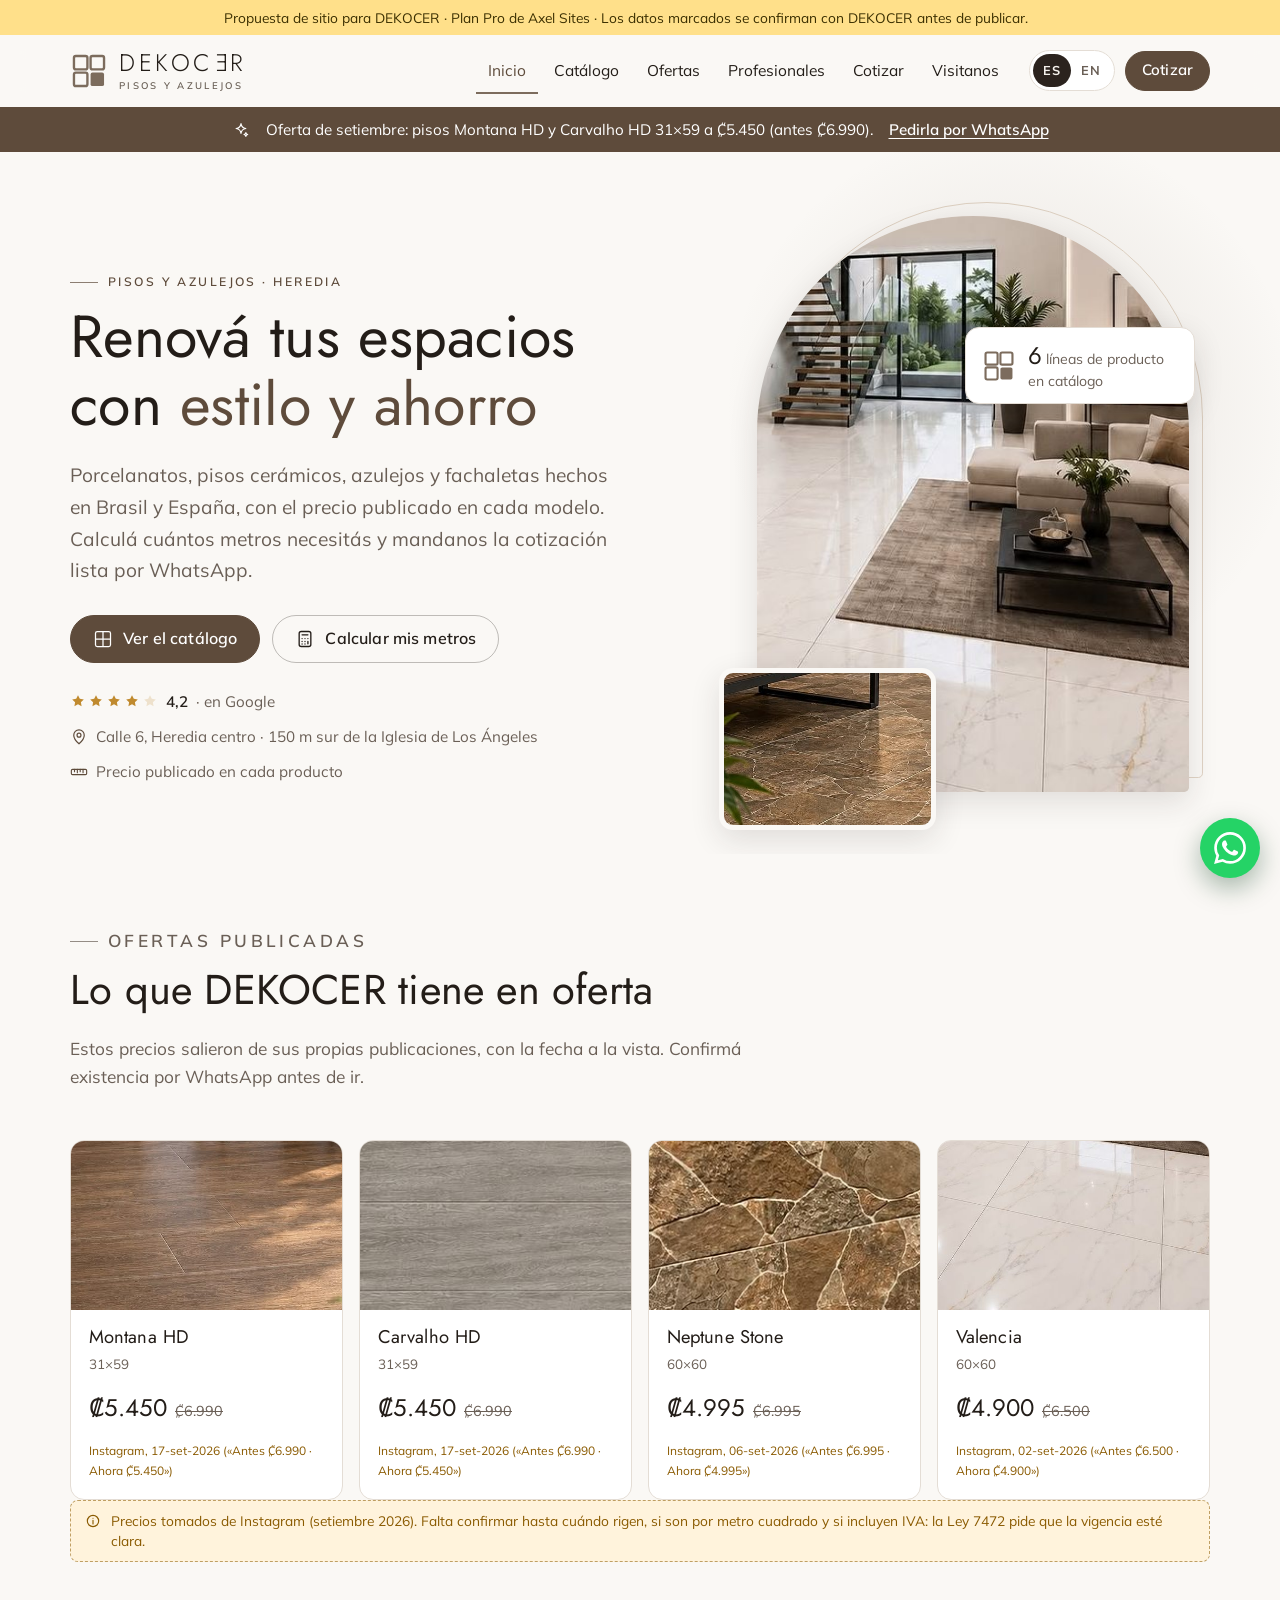
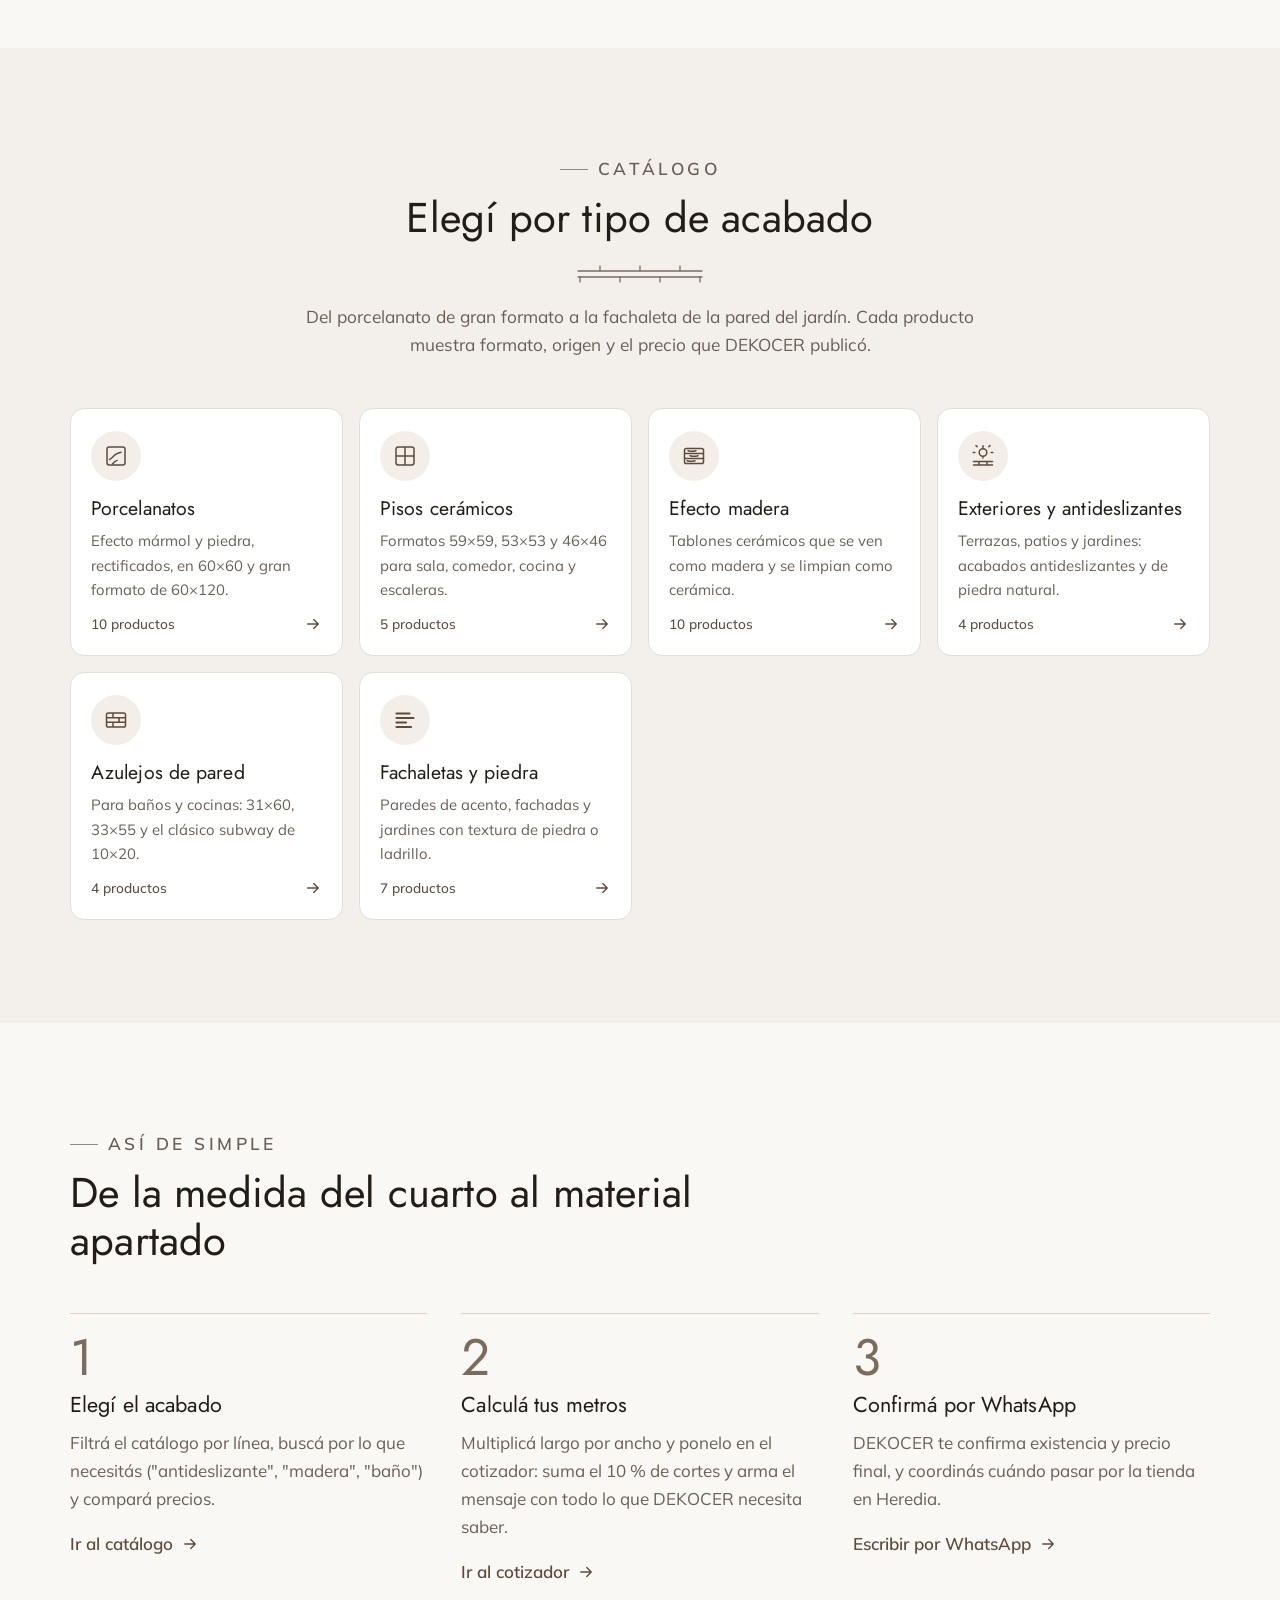
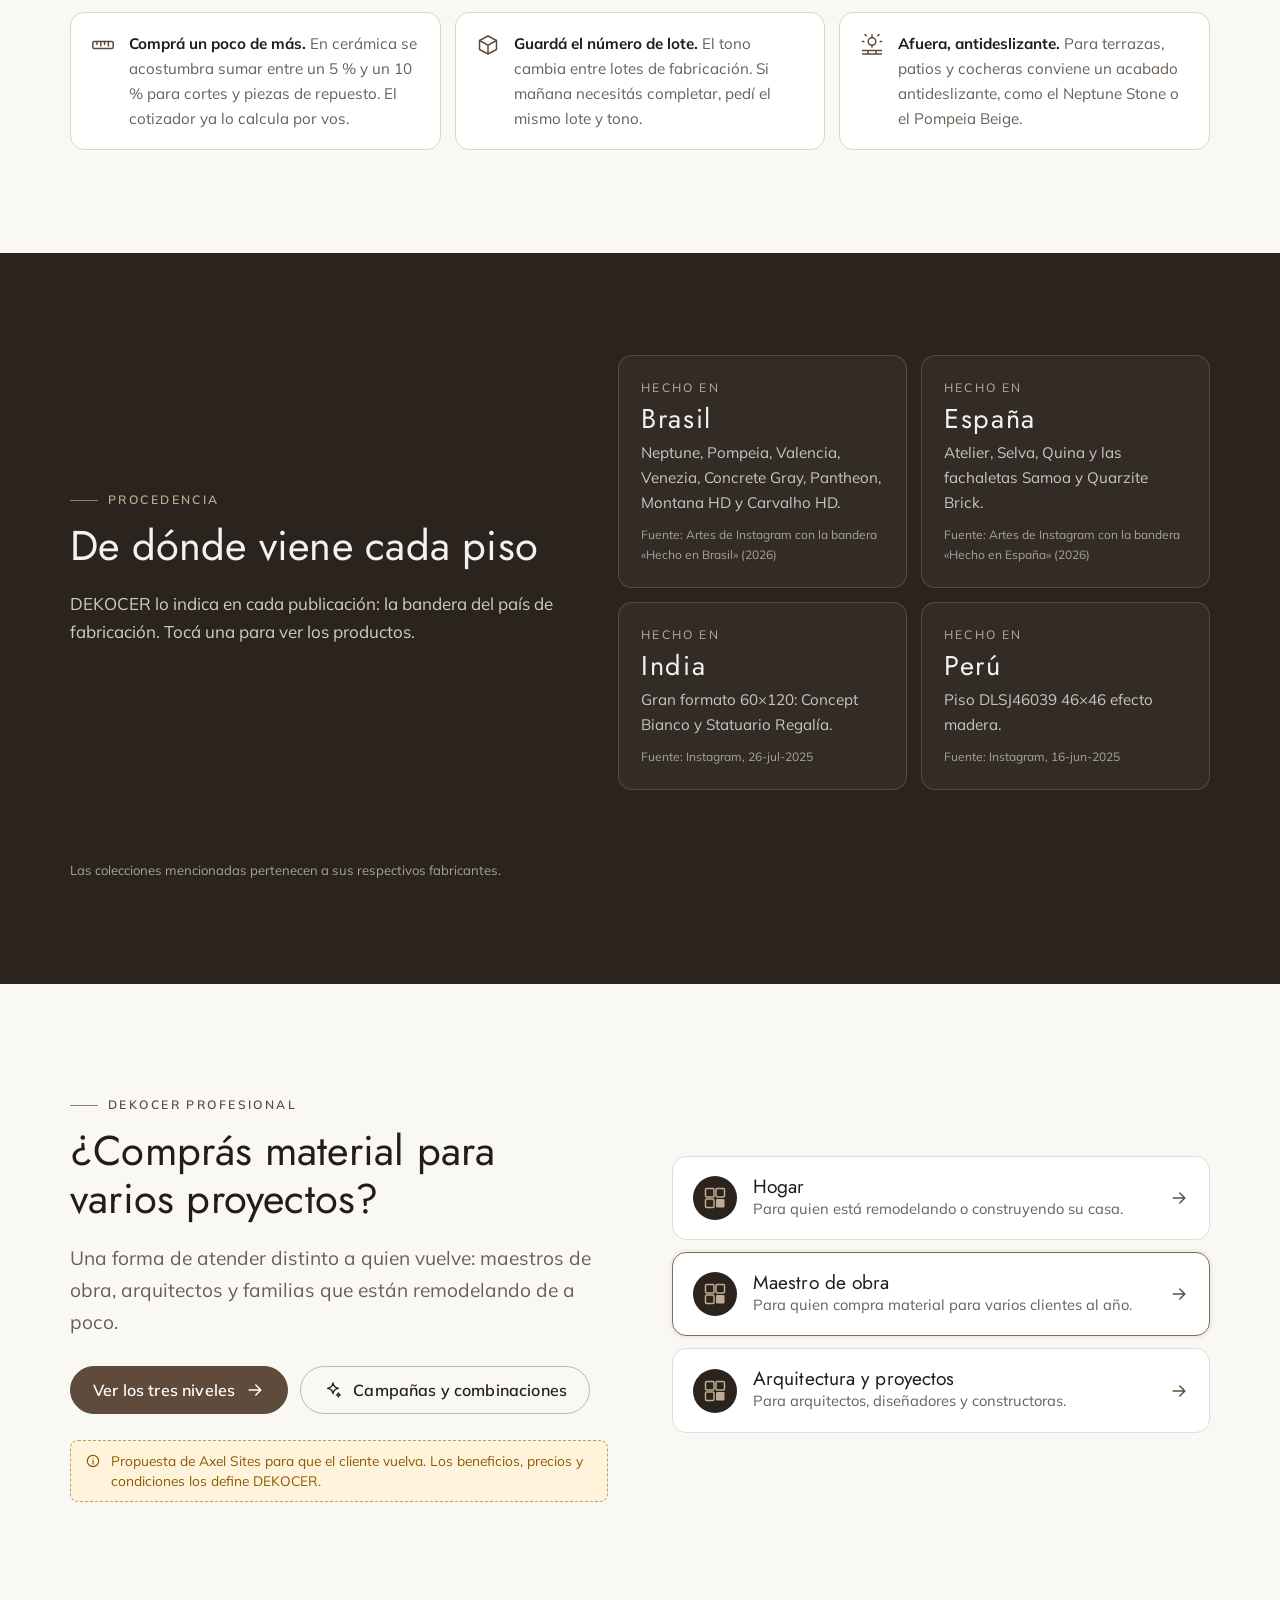
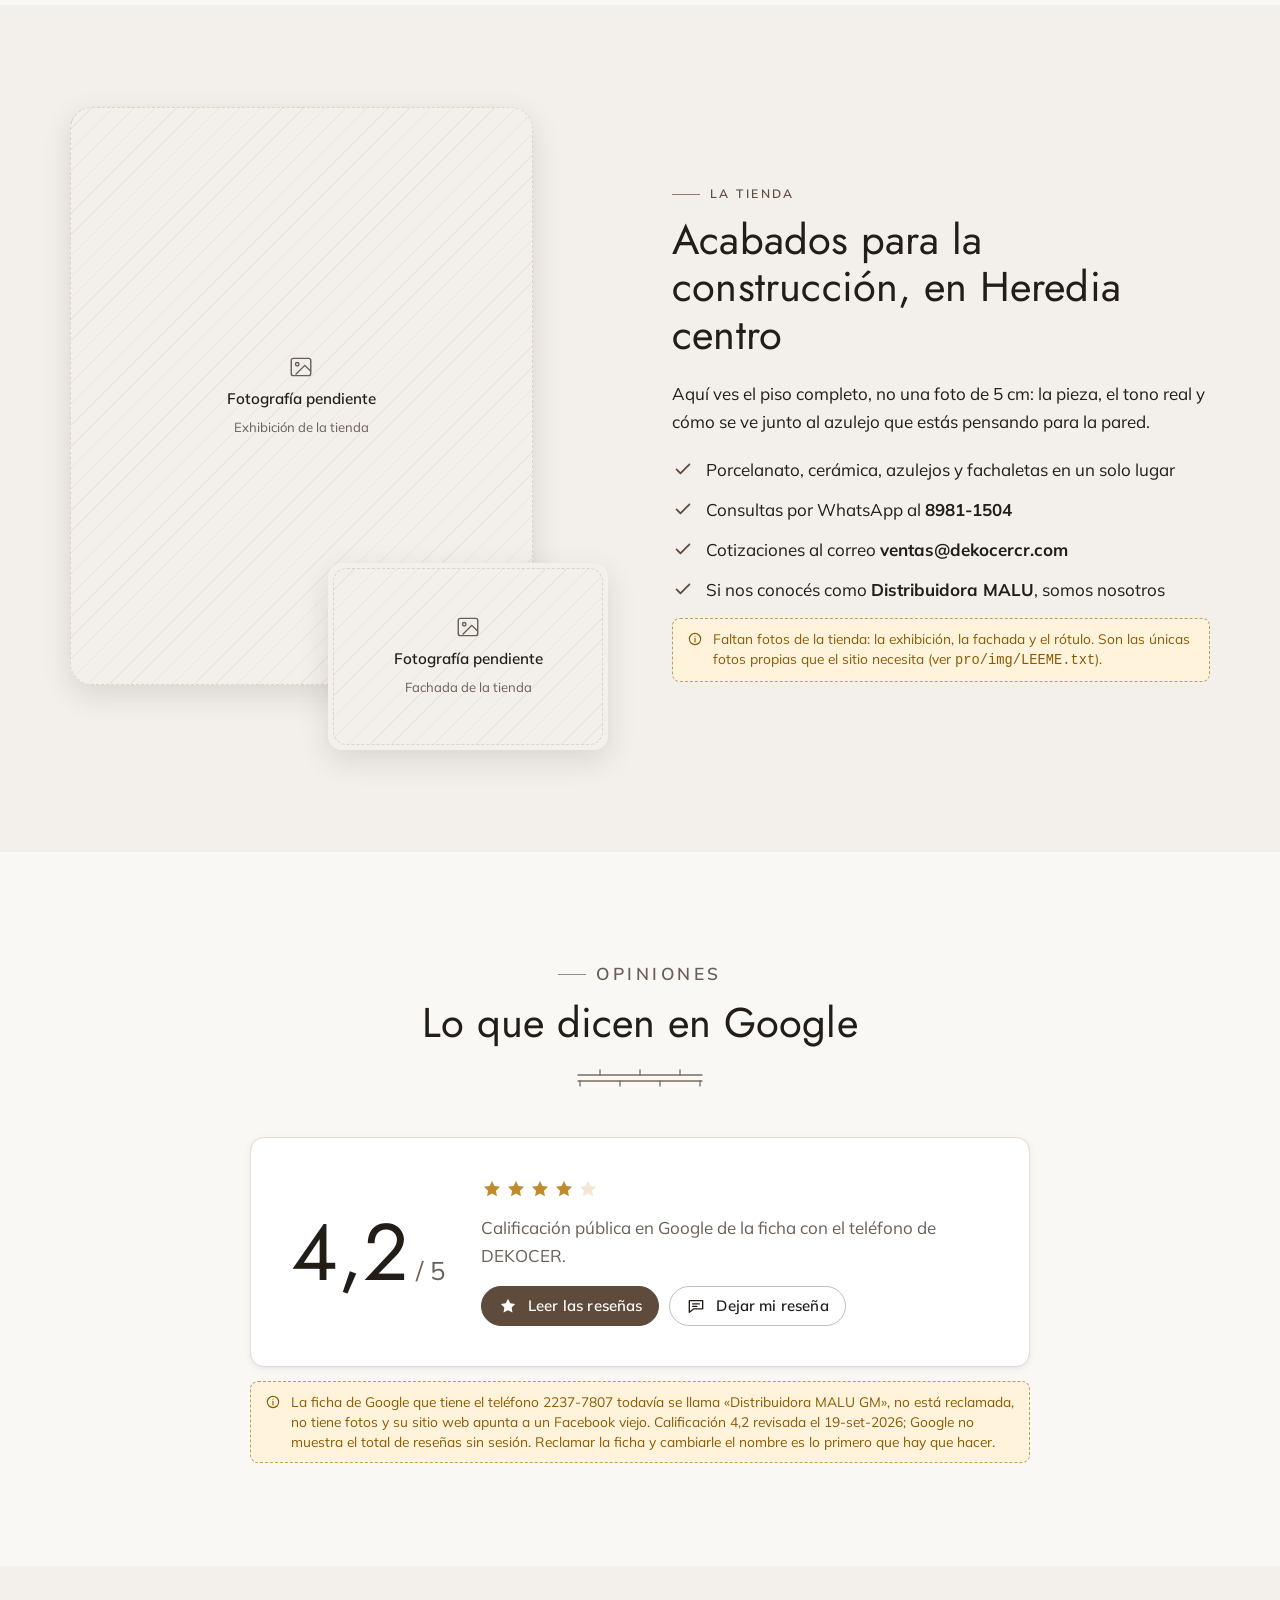
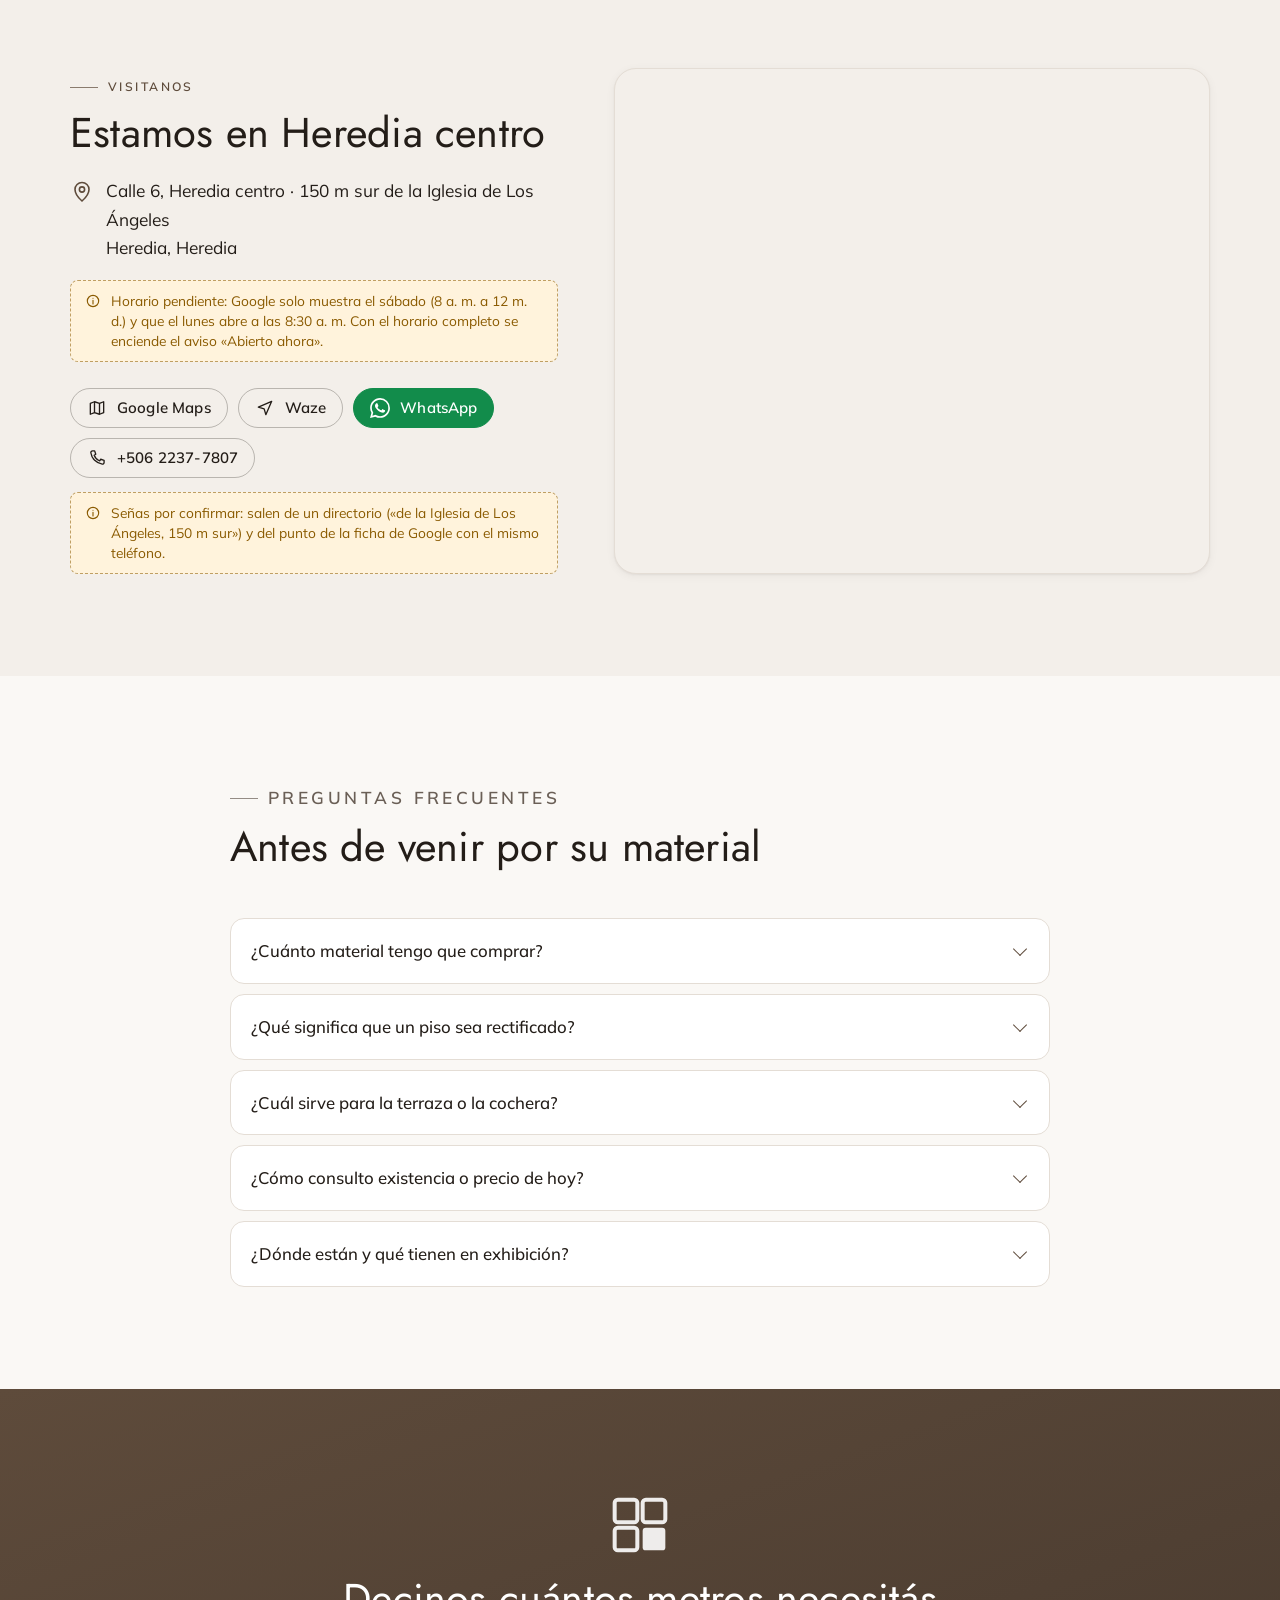
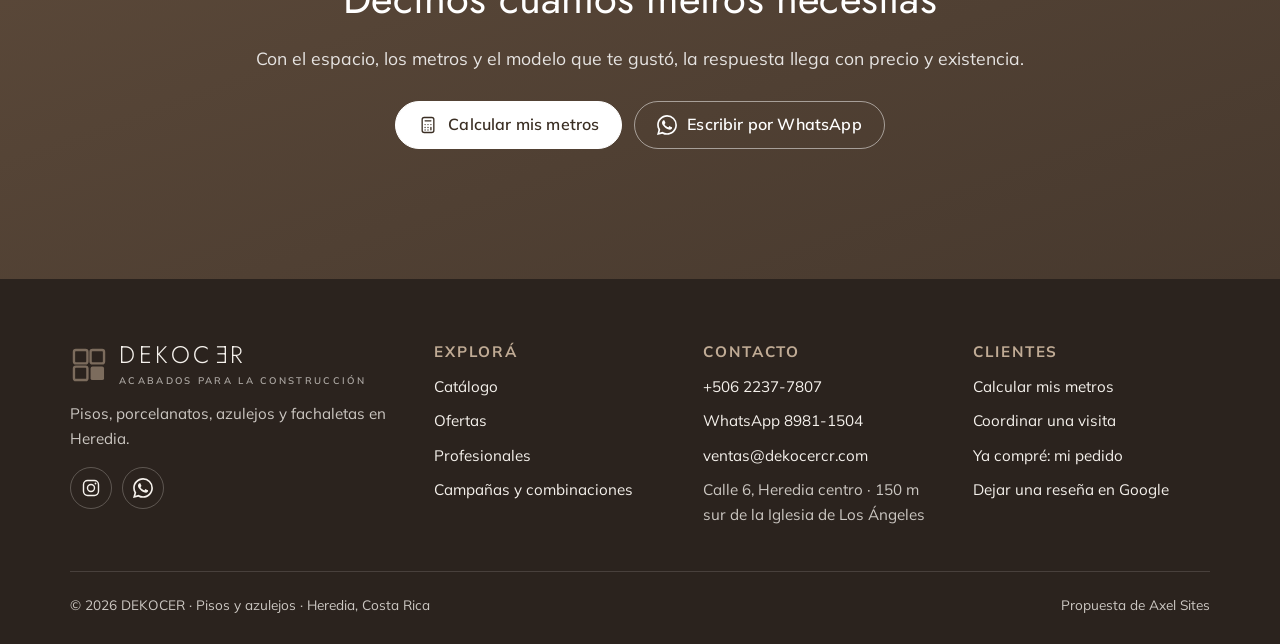
==== commit 05159685: "Respaldo antes de migrar" ====
--- a/pro/index.html
+++ b/pro/index.html
@@ -240,8 +240,8 @@
   <section class="sec sec--alt" aria-labelledby="tienda-h2">
     <div class="wrap centro">
       <div class="centro__fotos rv">
-        <figure class="media centro__f1"><img data-ph="Exhibición de la tienda" src="img/tienda/exhibicion.jpg" alt="Exhibición de pisos y azulejos en la tienda de DEKOCER" width="800" height="1000" loading="lazy" data-i18n-attr="alt:img.exhibicion;data-ph:img.ph.exhibicion"></figure>
-        <figure class="media centro__f2"><img data-ph="Fachada de la tienda" src="img/tienda/fachada.jpg" alt="Fachada de la tienda de DEKOCER en Heredia" width="800" height="533" loading="lazy" data-i18n-attr="alt:img.fachada;data-ph:img.ph.fachada"></figure>
+        <figure class="media centro__f1"><img data-ph="Exhibición de la tienda" src="img/tienda/exhibicion.jpg" alt="Exhibición de pisos y azulejos en la tienda de DEKOCER" width="800" height="1000" loading="lazy" data-i18n-attr="alt:img.exhibicion"></figure>
+        <figure class="media centro__f2"><img data-ph="Fachada de la tienda" src="img/tienda/fachada.jpg" alt="Fachada de la tienda de DEKOCER en Heredia" width="800" height="533" loading="lazy" data-i18n-attr="alt:img.fachada"></figure>
       </div>
       <div class="centro__txt rv">
         <p class="eyebrow" data-i18n="inicio.tienda.eyebrow">La tienda</p>
--- a/pro/css/site.css
+++ b/pro/css/site.css
@@ -3,9 +3,9 @@
    ========================================================================== */
 
 /* ---------------- Promoción del mes ---------------- */
-.promo{ background:var(--acento-fuerte); color:var(--sobre-acento); font-size:.95rem; }
+.promo{ background:var(--acento-fuerte); color:#fff; font-size:.95rem; }
 .promo .wrap{ display:flex; flex-wrap:wrap; align-items:center; justify-content:center; gap:8px 16px; padding-block:10px; text-align:center; }
-.promo a{ color:var(--sobre-acento); font-weight:700; }
+.promo a{ color:#fff; font-weight:600; }
 .promo svg{ width:18px; height:18px; flex:none; }
 .marca__fuente{ font-size:.75rem; opacity:.6; margin-top:4px; }
 
@@ -196,13 +196,13 @@
 .faq details p{ color:var(--tinta-suave); padding:0 0 18px; margin:0; }
 
 /* ---------------- Cierre ---------------- */
-.cierre{ background:linear-gradient(160deg, var(--acento-fuerte), color-mix(in srgb, var(--acento-fuerte) 55%, var(--oscuro))); color:var(--sobre-acento); }
+.cierre{ background:linear-gradient(160deg, var(--acento-fuerte), color-mix(in srgb, var(--acento-fuerte) 55%, var(--oscuro))); color:#fff; }
 .cierre__in{ text-align:center; padding-block:clamp(64px, 9vw, 104px); }
-.cierre__loto{ width:64px; height:64px; margin:0 auto 18px; color:var(--sobre-acento); opacity:.9; }
-.cierre h2{ color:var(--sobre-acento); }
-.cierre p{ color:color-mix(in srgb, var(--sobre-acento) 86%, transparent); font-size:1.1rem; }
-.cierre .btn--light{ --b-bg:var(--sobre-acento); --b-fg:var(--acento-fuerte); --b-bd:var(--sobre-acento); }
-.cierre .btn--line-light{ --b-fg:var(--sobre-acento); --b-bd:color-mix(in srgb, var(--sobre-acento) 50%, transparent); }
+.cierre__loto{ width:64px; height:64px; margin:0 auto 18px; color:#fff; opacity:.9; }
+.cierre h2{ color:#fff; }
+.cierre p{ color:rgba(255,255,255,.86); font-size:1.1rem; }
+.cierre .btn--light{ --b-bg:#fff; --b-fg:#3A2E23; --b-bd:#fff; }
+.cierre .btn--line-light{ --b-fg:#fff; --b-bd:rgba(255,255,255,.5); }
 
 /* ---------------- Catálogo ---------------- */
 .catalogo__bar{
